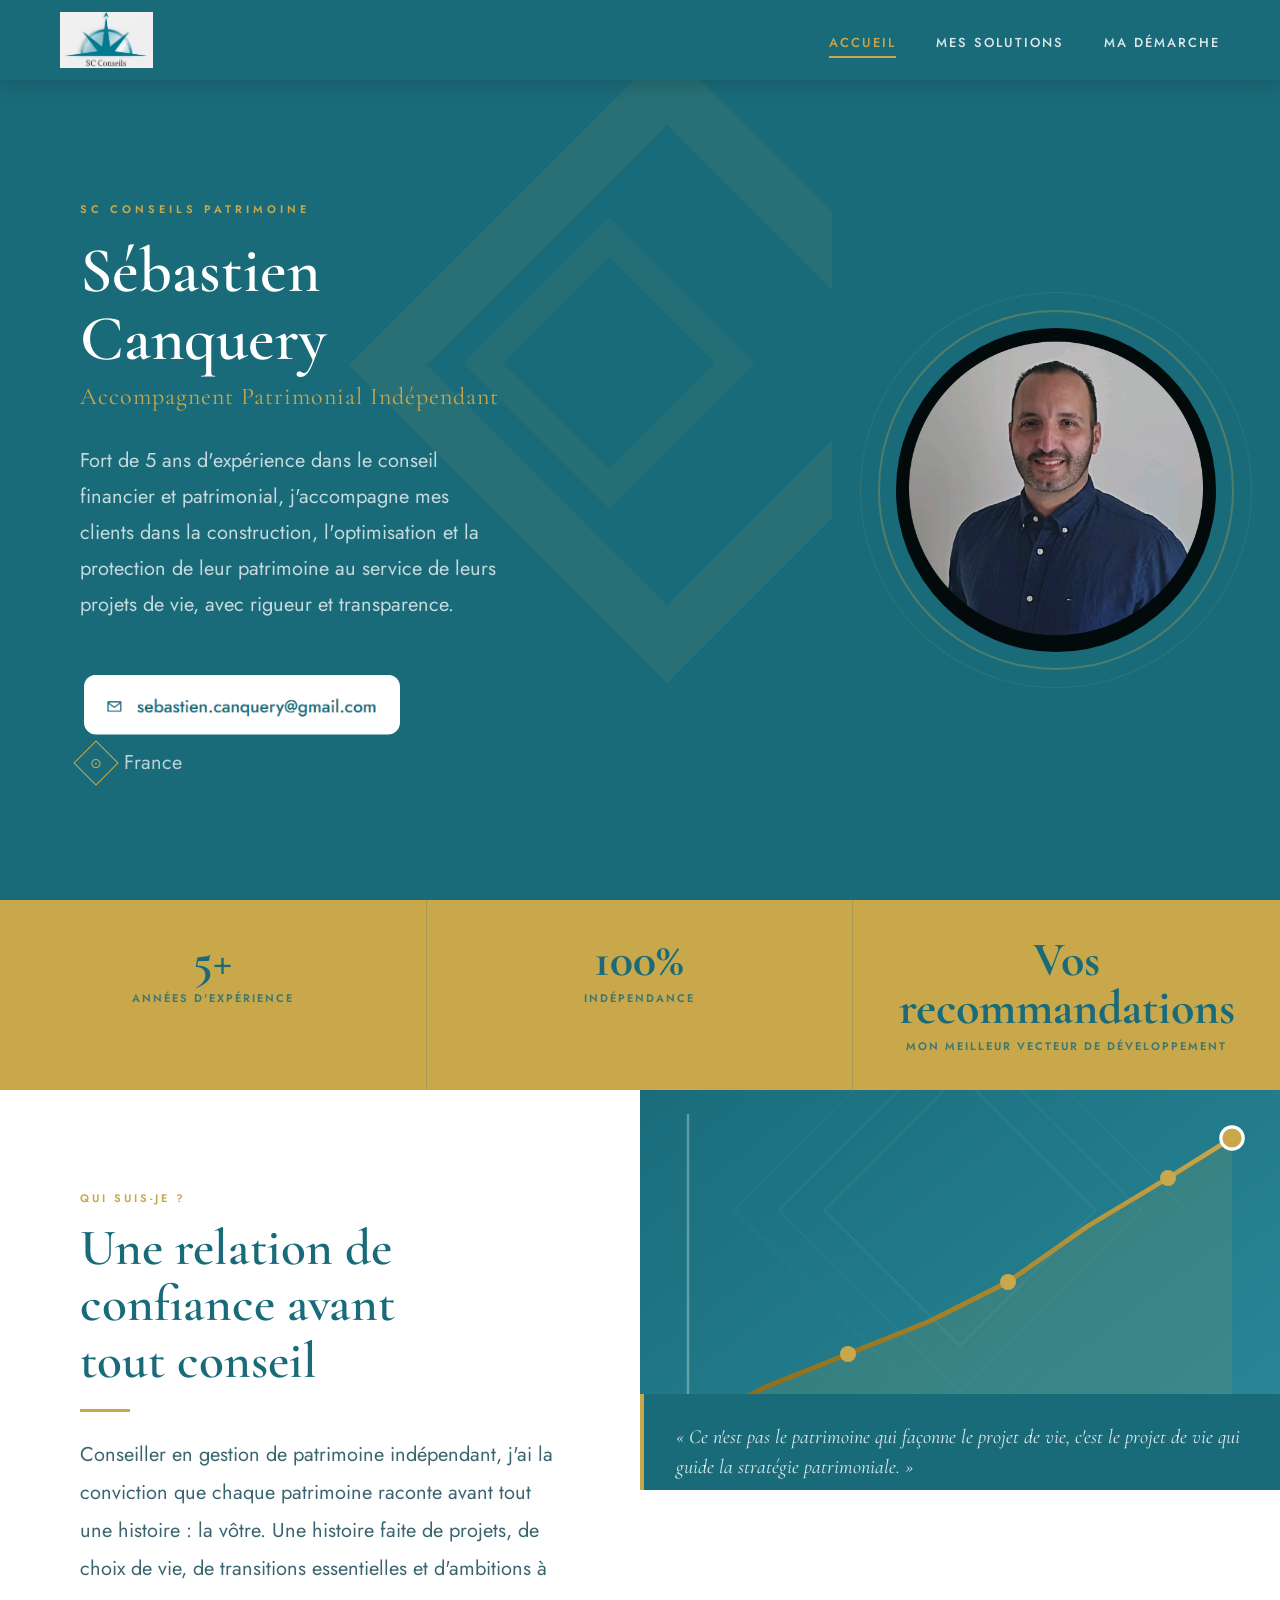
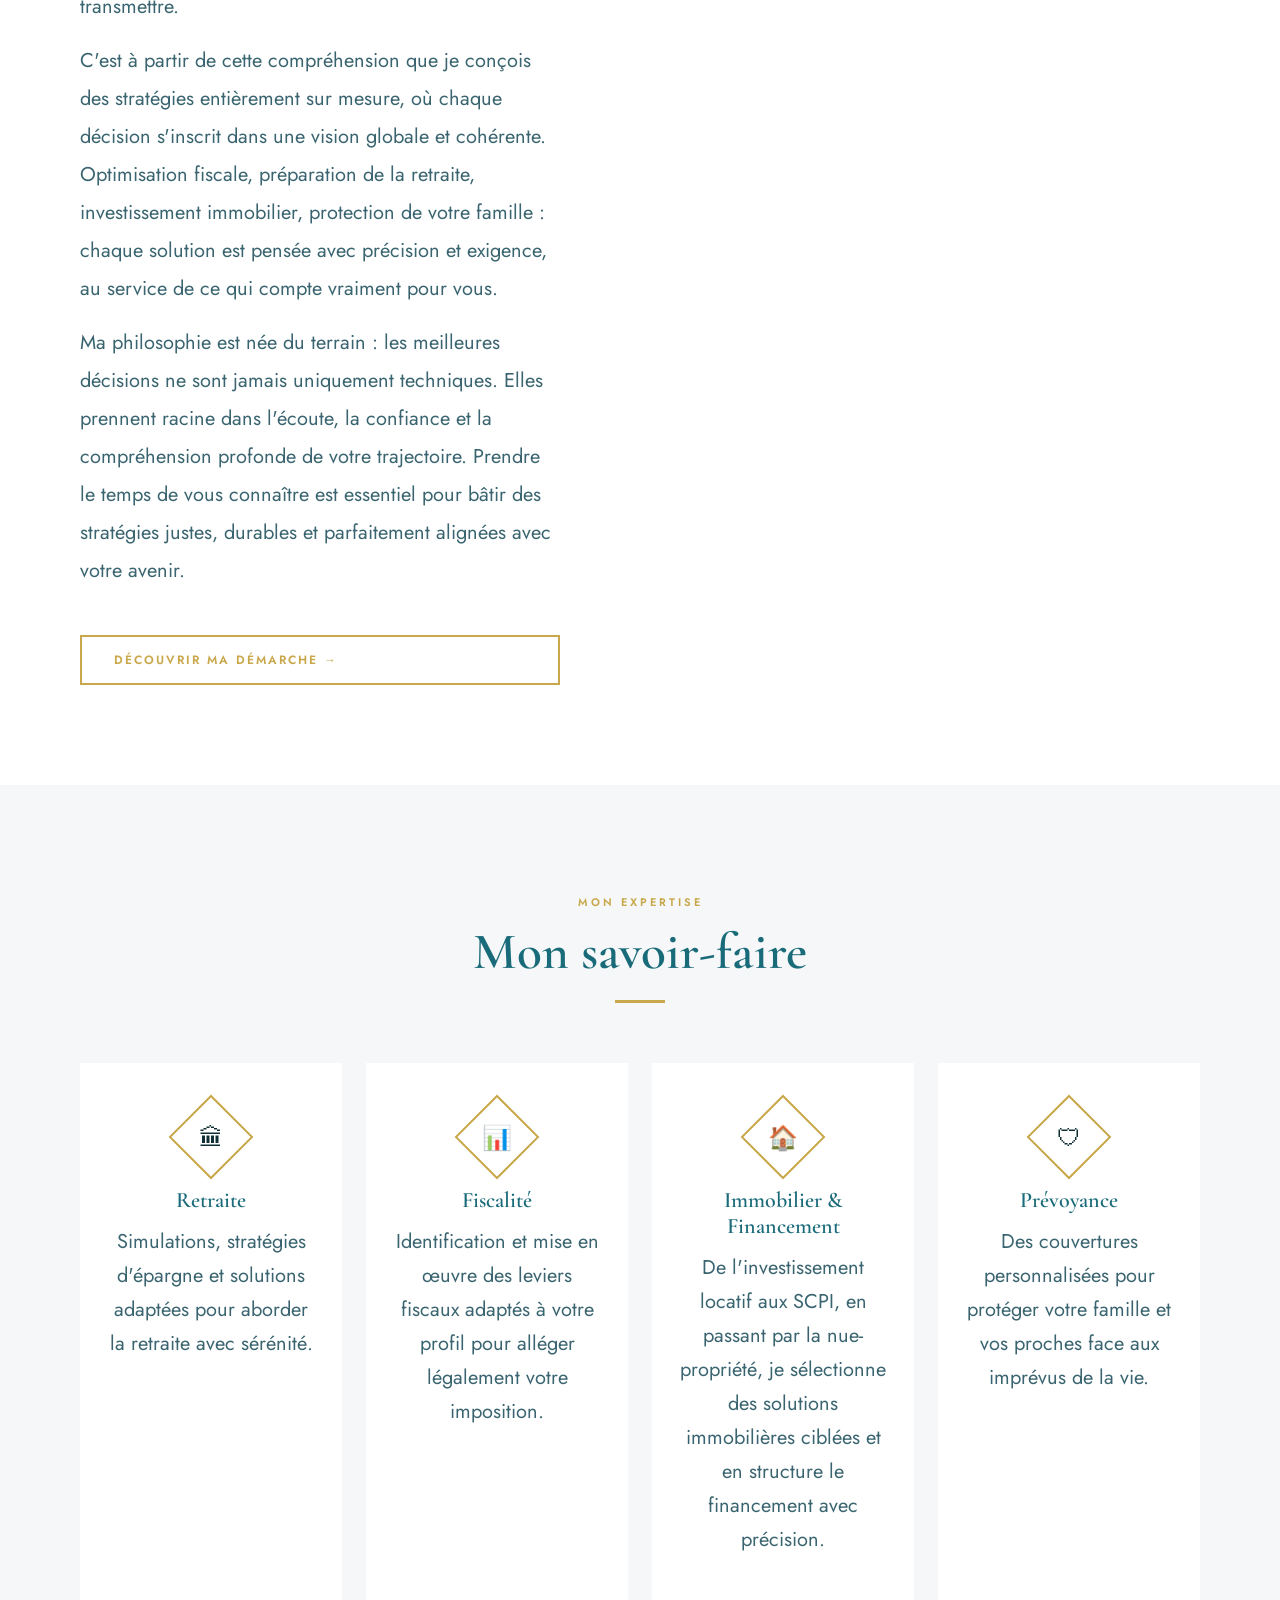
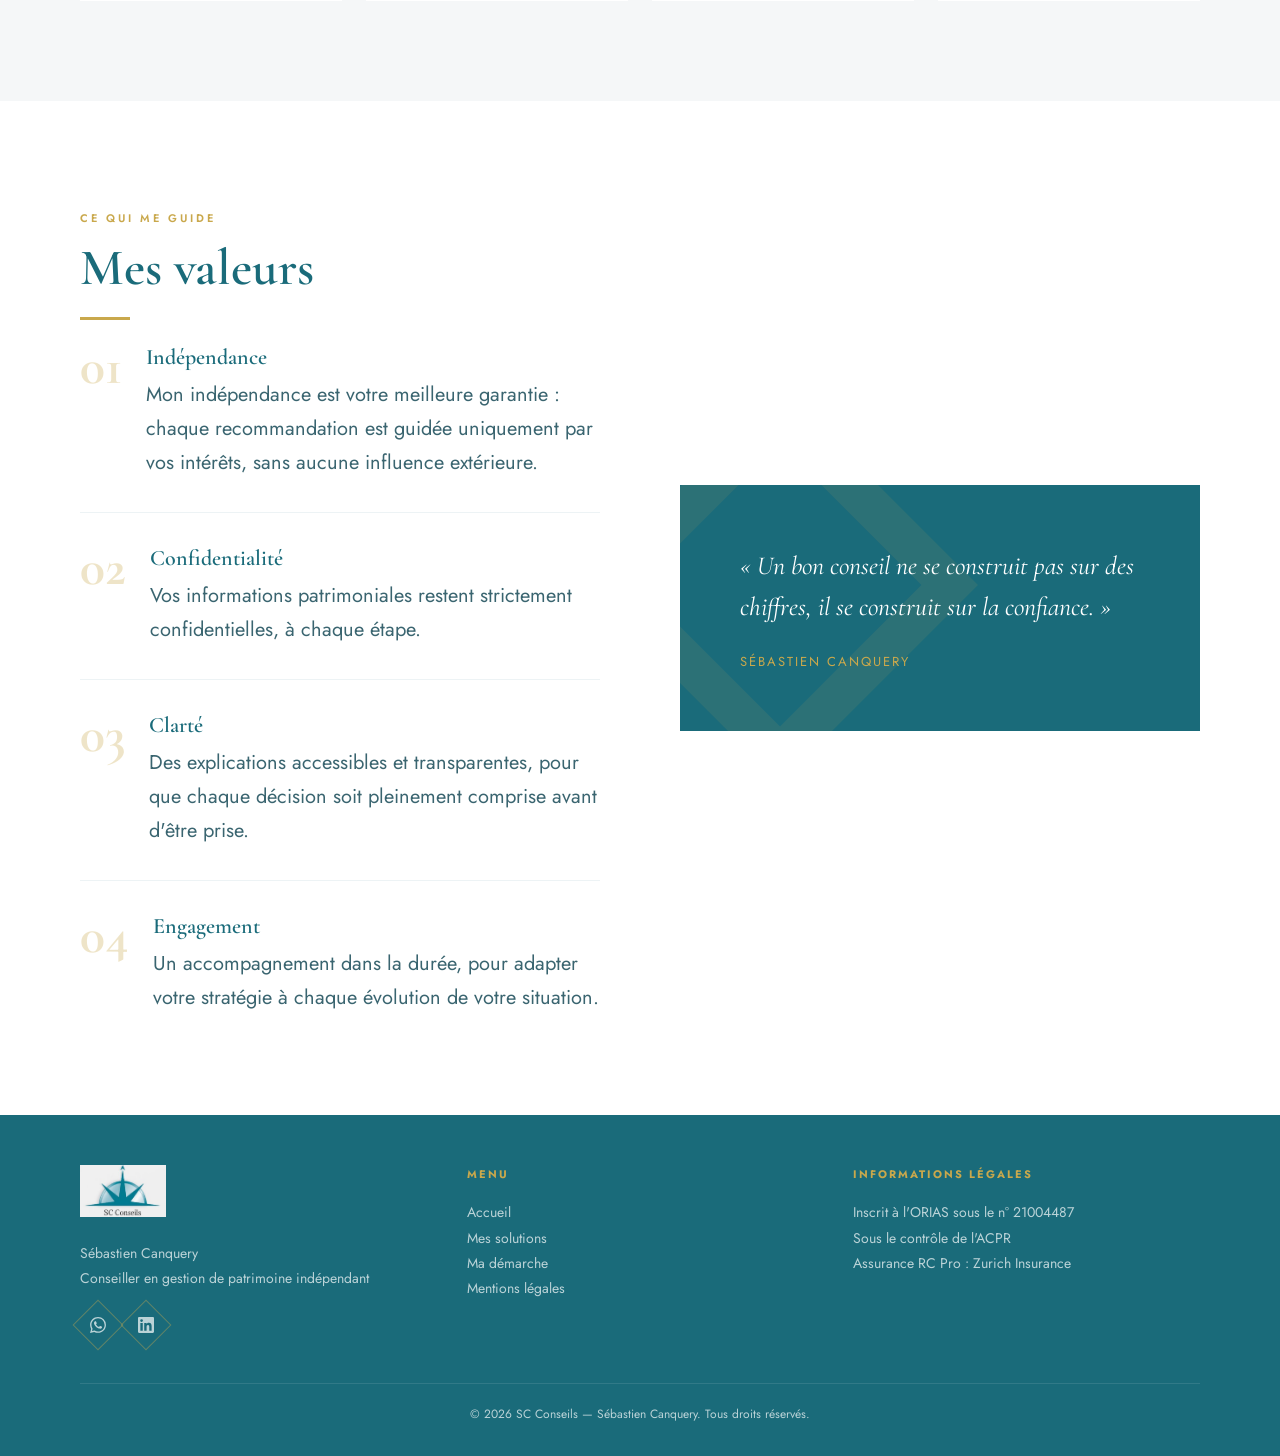
==== index.html @ 8a96905f "Update index.html" ====
<!DOCTYPE html>
<html lang="fr">
<head>
<meta charset="UTF-8">
<meta name="viewport" content="width=device-width, initial-scale=1.0">
<title>SC Conseils — Sébastien Canquery</title>
<link href="https://fonts.googleapis.com/css2?family=Cormorant+Garamond:wght@400;500;600;700&family=Jost:wght@300;400;500;600&display=swap" rel="stylesheet">
<link rel="stylesheet" href="style.css">
<style>
.hero {
  min-height: 100vh;
  display: grid;
  grid-template-columns: 65% 35%;
  padding-top: 80px;
  background: var(--bleu);
}
.section-presentation {
  display: grid;
  grid-template-columns: 1fr 1fr;
  min-height: 400px;
}
.pres-image {
  position: relative;
  overflow: hidden;
  max-height: 400px;
}
.pres-image img {
  width: 100%;
  height: 100%;
  object-fit: cover;
  object-position: center;
  display: block;
}

/* Hero droite adapté pour photo ronde sur fond noir */
.hero-droite {
  position: relative;
  overflow: hidden;
  background: var(--bleu);        /* fond bleu au lieu de #0d3d47 */
  display: flex;
  align-items: center;
  justify-content: center;
}
.hero-droite::after { display: none; } /* supprime le dégradé qui ne sert plus */

.hero-droite-photo-wrap {
  position: relative;
  width: 85%;
  max-width: 320px;
  z-index: 1;
}

/* Cercle décoratif derrière la photo */
.hero-droite-photo-wrap::before {
  content: '';
  position: absolute;
  inset: -18px;
  border-radius: 50%;
  border: 2px solid rgba(201,168,76,0.30);
  z-index: 0;
}
.hero-droite-photo-wrap::after {
  content: '';
  position: absolute;
  inset: -36px;
  border-radius: 50%;
  border: 1px solid rgba(201,168,76,0.12);
  z-index: 0;
}

.hero-droite-photo-wrap img {
  width: 100%;
  display: block;
  border-radius: 50%;
  /* mix-blend-mode pour effacer le fond noir */
  mix-blend-mode: lighten;
  position: relative;
  z-index: 1;
  filter: saturate(0.95) brightness(1.05);
}
</style>
</head>
<body>

<nav>
  <div class="nav-logo"><a href="index.html"><img src="images/logo(sebastien).png" alt="SC Conseils"></a></div>
  <ul class="nav-links">
    <li><a href="index.html" id="nav-accueil">Accueil</a></li>
    <li><a href="solutions.html" id="nav-solutions">Mes solutions</a></li>
    <li><a href="demarche.html" id="nav-demarche">Ma démarche</a></li>
  </ul>
</nav>

<section class="hero">
  <div class="hero-gauche">
    <p class="hero-surtitre fade-up delay-1">SC Conseils Patrimoine</p>
    <h1 class="hero-nom fade-up delay-2">Sébastien<br>Canquery</h1>
    <p class="hero-titre fade-up delay-2">Accompagnent Patrimonial Indépendant</p>
    <p class="hero-texte fade-up delay-3">Fort de 5 ans d'expérience dans le conseil financier et patrimonial, j'accompagne mes clients dans la construction, l'optimisation et la protection de leur patrimoine au service de leurs projets de vie, avec rigueur et transparence.</p>
    <div class="hero-contacts fade-up delay-4">
      <div style="margin-top:8px;"><img src="images/numero(sebastien).png" alt="Coordonnées de contact" style="width:320px;display:block;clip-path:inset(0 0 0 4px round 12px);"></div>
      <div class="hero-contact-item">
        <span class="icone"><span>⊙</span></span>
        <span>France</span>
      </div>
    </div>
  </div>
  <div class="hero-droite">
    <div class="hero-droite-photo-wrap">
      <img src="images/photo(sebastien).jpg" alt="Sébastien Canquery">
    </div>
  </div>
</section>

<div class="stats-bar">
  <div class="stat-item"><div class="stat-num">5+</div><div class="stat-label">Années d'expérience</div></div>
  <div class="stat-item"><div class="stat-num">100%</div><div class="stat-label">Indépendance</div></div>
  <div class="stat-item"><div class="stat-num">Vos recommandations</div><div class="stat-label">Mon meilleur vecteur de développement</div></div>
</div>

<section class="section-presentation">
  <div class="pres-contenu">
    <span class="section-tag">Qui suis-je ?</span>
    <h2 class="section-titre">Une relation de<br>confiance avant<br>tout conseil</h2>
    <div class="section-trait"></div>
    <p>Conseiller en gestion de patrimoine indépendant, j'ai la conviction que chaque patrimoine raconte avant tout une histoire : la vôtre. Une histoire faite de projets, de choix de vie, de transitions essentielles et d'ambitions à transmettre.</p>
    <p>C'est à partir de cette compréhension que je conçois des stratégies entièrement sur mesure, où chaque décision s'inscrit dans une vision globale et cohérente. Optimisation fiscale, préparation de la retraite, investissement immobilier, protection de votre famille : chaque solution est pensée avec précision et exigence, au service de ce qui compte vraiment pour vous.</p>
    <p>Ma philosophie est née du terrain : les meilleures décisions ne sont jamais uniquement techniques. Elles prennent racine dans l'écoute, la confiance et la compréhension profonde de votre trajectoire. Prendre le temps de vous connaître est essentiel pour bâtir des stratégies justes, durables et parfaitement alignées avec votre avenir.</p>
    <br><a href="demarche.html" class="btn">Découvrir ma démarche →</a>
  </div>
  <div class="pres-image">
    <img src="[data-uri]" alt="Croissance patrimoniale">
    <div class="pres-citation"><p>« Ce n'est pas le patrimoine qui façonne le projet de vie, c'est le projet de vie qui guide la stratégie patrimoniale. »</p></div>
  </div>
</section>

<section class="section-savoirfaire">
  <span class="section-tag">Mon expertise</span>
  <h2 class="section-titre">Mon savoir-faire</h2>
  <div class="section-trait centre"></div>
  <div class="sf-grid">
    <div class="sf-card">
      <div class="sf-icone"><span>🏛</span></div>
      <h3 class="sf-titre">Retraite</h3>
      <p class="sf-texte">Simulations, stratégies d'épargne et solutions adaptées pour aborder la retraite avec sérénité.</p>
    </div>
    <div class="sf-card">
      <div class="sf-icone"><span>📊</span></div>
      <h3 class="sf-titre">Fiscalité</h3>
      <p class="sf-texte">Identification et mise en œuvre des leviers fiscaux adaptés à votre profil pour alléger légalement votre imposition.</p>
    </div>
    <div class="sf-card">
      <div class="sf-icone"><span>🏠</span></div>
      <h3 class="sf-titre">Immobilier &amp; Financement</h3>
      <p class="sf-texte">De l'investissement locatif aux SCPI, en passant par la nue-propriété, je sélectionne des solutions immobilières ciblées et en structure le financement avec précision.</p>
    </div>
    <div class="sf-card">
      <div class="sf-icone"><span>🛡</span></div>
      <h3 class="sf-titre">Prévoyance</h3>
      <p class="sf-texte">Des couvertures personnalisées pour protéger votre famille et vos proches face aux imprévus de la vie.</p>
    </div>
  </div>
</section>

<section class="section-valeurs">
  <div>
    <span class="section-tag">Ce qui me guide</span>
    <h2 class="section-titre">Mes valeurs</h2>
    <div class="section-trait"></div>
    <div class="valeurs-liste">
      <div class="valeur-item">
        <div class="valeur-num">01</div>
        <div><div class="valeur-titre">Indépendance</div><p class="valeur-texte">Mon indépendance est votre meilleure garantie : chaque recommandation est guidée uniquement par vos intérêts, sans aucune influence extérieure.</p></div>
      </div>
      <div class="valeur-item">
        <div class="valeur-num">02</div>
        <div><div class="valeur-titre">Confidentialité</div><p class="valeur-texte">Vos informations patrimoniales restent strictement confidentielles, à chaque étape.</p></div>
      </div>
      <div class="valeur-item">
        <div class="valeur-num">03</div>
        <div><div class="valeur-titre">Clarté</div><p class="valeur-texte">Des explications accessibles et transparentes, pour que chaque décision soit pleinement comprise avant d'être prise.</p></div>
      </div>
      <div class="valeur-item">
        <div class="valeur-num">04</div>
        <div><div class="valeur-titre">Engagement</div><p class="valeur-texte">Un accompagnement dans la durée, pour adapter votre stratégie à chaque évolution de votre situation.</p></div>
      </div>
    </div>
  </div>
  <div class="valeurs-visuel">
    <p class="valeurs-quote">« Un bon conseil ne se construit pas sur des chiffres, il se construit sur la confiance. »</p>
    <p class="valeurs-quote-auteur"> Sébastien Canquery</p>
  </div>
</section>

<footer>
  <div class="footer-grid">
    <div class="footer-col">
      <div class="footer-logo"><a href="index.html"><img src="images/logo(sebastien).png" alt="SC Conseils"></a></div>
      <p>Sébastien Canquery<br>Conseiller en gestion de patrimoine indépendant</p>
      <div class="footer-socials">
        <a href="#" target="_blank" class="footer-social-btn" title="WhatsApp">
          <svg viewBox="0 0 24 24" xmlns="http://www.w3.org/2000/svg"><path d="M17.472 14.382c-.297-.149-1.758-.867-2.03-.967-.273-.099-.471-.148-.67.15-.197.297-.767.966-.94 1.164-.173.199-.347.223-.644.075-.297-.15-1.255-.463-2.39-1.475-.883-.788-1.48-1.761-1.653-2.059-.173-.297-.018-.458.13-.606.134-.133.298-.347.446-.52.149-.174.198-.298.298-.497.099-.198.05-.371-.025-.52-.075-.149-.669-1.612-.916-2.207-.242-.579-.487-.5-.669-.51-.173-.008-.371-.01-.57-.01-.198 0-.52.074-.792.372-.272.297-1.04 1.016-1.04 2.479 0 1.462 1.065 2.875 1.213 3.074.149.198 2.096 3.2 5.077 4.487.709.306 1.262.489 1.694.625.712.227 1.36.195 1.871.118.571-.085 1.758-.719 2.006-1.413.248-.694.248-1.289.173-1.413-.074-.124-.272-.198-.57-.347m-5.421 7.403h-.004a9.87 9.87 0 01-5.031-1.378l-.361-.214-3.741.982.998-3.648-.235-.374a9.86 9.86 0 01-1.51-5.26c.001-5.45 4.436-9.884 9.888-9.884 2.64 0 5.122 1.03 6.988 2.898a9.825 9.825 0 012.893 6.994c-.003 5.45-4.437 9.884-9.885 9.884m8.413-18.297A11.815 11.815 0 0012.05 0C5.495 0 .16 5.335.157 11.892c0 2.096.547 4.142 1.588 5.945L.057 24l6.305-1.654a11.882 11.882 0 005.683 1.448h.005c6.554 0 11.89-5.335 11.893-11.893a11.821 11.821 0 00-3.48-8.413z"/></svg>
        </a>
        <a href="#" target="_blank" class="footer-social-btn" title="LinkedIn">
          <svg viewBox="0 0 24 24" xmlns="http://www.w3.org/2000/svg"><path d="M20.447 20.452h-3.554v-5.569c0-1.328-.027-3.037-1.852-3.037-1.853 0-2.136 1.445-2.136 2.939v5.667H9.351V9h3.414v1.561h.046c.477-.9 1.637-1.85 3.37-1.85 3.601 0 4.267 2.37 4.267 5.455v6.286zM5.337 7.433a2.062 2.062 0 01-2.063-2.065 2.064 2.064 0 112.063 2.065zm1.782 13.019H3.555V9h3.564v11.452zM22.225 0H1.771C.792 0 0 .774 0 1.729v20.542C0 23.227.792 24 1.771 24h20.451C23.2 24 24 23.227 24 22.271V1.729C24 .774 23.2 0 22.222 0h.003z"/></svg>
        </a>
      </div>
    </div>
    <div class="footer-col">
      <h4>Menu</h4>
      <p><a href="index.html">Accueil</a></p>
      <p><a href="solutions.html">Mes solutions</a></p>
      <p><a href="demarche.html">Ma démarche</a></p>
      <p><a href="mentions.html">Mentions légales</a></p>
    </div>
    <div class="footer-col">
      <h4>Informations légales</h4>
      <p>Inscrit à l'ORIAS sous le n° 21004487<br>Sous le contrôle de l'ACPR<br>Assurance RC Pro : Zurich Insurance</p>
    </div>
  </div>
  <div class="footer-bottom">© 2026 SC Conseils — Sébastien Canquery. Tous droits réservés.</div>
</footer>

<script>
document.getElementById('nav-accueil').classList.add('active');
</script>
</body>
</html>
---- style.css ----
@import url('https://fonts.googleapis.com/css2?family=Cormorant+Garamond:wght@400;500;600;700&family=Jost:wght@300;400;500;600&display=swap');

:root {
  --bleu:        #1A6B7A;
  --bleu-clair:  #2A8A9A;
  --bleu-pale:   #E8F4F6;
  --or:          #C9A84C;
  --or-clair:    #E8C97A;
  --blanc:       #FFFFFF;
  --gris:        #F5F7F8;
  --texte:       #0f2f35;
  --texte-clair: #3a6570;
  --font-titre:  'Cormorant Garamond', Georgia, serif;
  --font-corps:  'Jost', 'Segoe UI', sans-serif;
}

* { margin: 0; padding: 0; box-sizing: border-box; }
html { scroll-behavior: smooth; }
body { font-family: var(--font-corps); color: var(--texte); background: var(--blanc); font-size: 20px; }

/* ── Forme géométrique losange (remplace le cercle de Christelle) ── */
.diamond-bg {
  position: absolute;
  pointer-events: none;
  z-index: 0;
}
.diamond-bg::before,
.diamond-bg::after {
  content: '';
  position: absolute;
  transform: rotate(45deg);
  border: 60px solid rgba(201,168,76,0.07);
}
.diamond-bg::before {
  width: 420px; height: 420px;
  top: -80px; right: -80px;
}
.diamond-bg::after {
  width: 200px; height: 200px;
  top: 100px; right: 180px;
  border-width: 30px;
  border-color: rgba(201,168,76,0.10);
}

/* NAV */
nav {
  position: fixed; top: 0; left: 0; right: 0; z-index: 100;
  background: var(--bleu);
  display: flex; align-items: center; justify-content: space-between;
  padding: 0 60px; height: 80px;
  box-shadow: 0 2px 20px rgba(0,0,0,0.2);
}
.nav-logo a { display: flex; align-items: center; text-decoration: none; }
.nav-logo img { height: 56px; object-fit: contain; display: block; }
.nav-links { display: flex; gap: 40px; list-style: none; }
.nav-links a {
  color: rgba(255,255,255,0.85); text-decoration: none;
  font-size: 13px; letter-spacing: 2px; text-transform: uppercase; font-weight: 500;
  padding-bottom: 4px; border-bottom: 2px solid transparent; transition: all 0.3s;
}
.nav-links a:hover, .nav-links a.active { color: var(--or); border-bottom-color: var(--or); }

/* FOOTER */
footer {
  background: var(--bleu); color: rgba(255,255,255,0.7);
  padding: 50px 80px 30px; font-size: 14px; line-height: 1.8;
}
.footer-grid { display: grid; grid-template-columns: 1fr 1fr 1fr; gap: 40px; margin-bottom: 40px; }
.footer-col h4 { color: var(--or); font-size: 11px; letter-spacing: 2px; text-transform: uppercase; margin-bottom: 16px; }
.footer-col a { color: inherit; text-decoration: none; }
.footer-col a:hover { color: var(--or); }
.footer-bottom { border-top: 1px solid rgba(255,255,255,0.1); padding-top: 20px; text-align: center; font-size: 12px; }
.footer-logo a { display: inline-block; }
.footer-logo img { height: 52px; display: block; margin-bottom: 16px; }

/* TYPO */
.section-tag {
  display: inline-block; color: var(--or);
  font-size: 11px; letter-spacing: 3px; text-transform: uppercase; font-weight: 600; margin-bottom: 14px;
}
.section-titre {
  font-family: var(--font-titre); font-size: clamp(32px,4vw,52px);
  font-weight: 600; color: var(--bleu); line-height: 1.1; margin-bottom: 20px;
}
.section-trait { width: 50px; height: 3px; background: var(--or); margin-bottom: 24px; }
.section-trait.centre { margin: 0 auto 24px; }

/* BOUTON */
.btn {
  display: inline-flex; align-items: center; gap: 10px;
  padding: 14px 32px; border: 2px solid var(--or);
  color: var(--or); text-decoration: none;
  font-size: 12px; letter-spacing: 2px; text-transform: uppercase; font-weight: 600;
  transition: all 0.3s; cursor: pointer; background: transparent; font-family: var(--font-corps);
}
.btn:hover { background: var(--or); color: var(--bleu); }

/* ANIMATIONS */
@keyframes fadeUp {
  from { opacity: 0; transform: translateY(30px); }
  to   { opacity: 1; transform: translateY(0); }
}
.fade-up  { animation: fadeUp 0.8s ease forwards; }
.delay-1  { animation-delay: 0.10s; opacity: 0; }
.delay-2  { animation-delay: 0.25s; opacity: 0; }
.delay-3  { animation-delay: 0.40s; opacity: 0; }
.delay-4  { animation-delay: 0.55s; opacity: 0; }

/* PAGE HERO */
.page-hero {
  background: var(--bleu); padding: 160px 80px 80px;
  position: relative; overflow: hidden;
}
.page-hero-inner { max-width: 650px; position: relative; z-index: 1; }
.page-hero .section-titre { color: var(--blanc); }
.page-hero-desc { color: rgba(255,255,255,0.7); font-size: 20px; line-height: 1.8; margin-top: 20px; }
.page-hero-illus {
  position: absolute; right: 80px; top: 50%; transform: translateY(-50%);
  width: 320px; border-radius: 4px; overflow: hidden;
  box-shadow: 0 20px 60px rgba(0,0,0,0.3); opacity: 0.85;
}
.page-hero-illus img { width: 100%; display: block; }

/* ═══ INDEX — HERO ═══ */
.hero {
  min-height: 100vh; display: grid; grid-template-columns: 65% 35%; padding-top: 80px;
  background: var(--bleu);
}
.hero-gauche {
  background: var(--bleu);
  display: flex; flex-direction: column; justify-content: center;
  padding: 80px 60px 80px 80px; position: relative; overflow: hidden;
}
/* Losanges décoratifs dans le hero */
.hero-gauche::before {
  content: '';
  position: absolute; top: 60px; right: -60px;
  width: 340px; height: 340px;
  border: 55px solid rgba(201,168,76,0.08);
  transform: rotate(45deg);
  pointer-events: none;
}
.hero-gauche::after {
  content: '';
  position: absolute; top: 180px; right: 120px;
  width: 150px; height: 150px;
  border: 28px solid rgba(201,168,76,0.06);
  transform: rotate(45deg);
  pointer-events: none;
}
.hero-surtitre { color: var(--or); font-size: 11px; letter-spacing: 4px; text-transform: uppercase; font-weight: 600; margin-bottom: 20px; }
.hero-nom { font-family: var(--font-titre); font-size: clamp(44px,5vw,68px); color: var(--blanc); font-weight: 600; line-height: 1.05; margin-bottom: 10px; }
.hero-titre { font-family: var(--font-titre); font-size: clamp(18px,2vw,24px); color: var(--or); font-weight: 400; letter-spacing: 1px; margin-bottom: 32px; }
.hero-texte { color: rgba(255,255,255,0.75); line-height: 1.8; font-size: 20px; max-width: 420px; margin-bottom: 44px; }
.hero-contacts { display: flex; flex-direction: column; gap: 12px; }
.hero-contact-item { display: flex; align-items: center; gap: 12px; color: rgba(255,255,255,0.7); font-size: 20px; }
.hero-contact-item .icone {
  width: 32px; height: 32px; border: 1px solid var(--or); border-radius: 0;
  transform: rotate(45deg);
  display: flex; align-items: center; justify-content: center; color: var(--or); font-size: 14px; flex-shrink: 0;
}
.hero-contact-item .icone span { transform: rotate(-45deg); display: block; }
.hero-droite { position: relative; overflow: hidden; background: #0d3d47; }
.hero-droite img { width: 100%; height: 100%; object-fit: cover; object-position: center top; opacity: 0.9; filter: saturate(0.9); }
.hero-droite::after {
  content: ''; position: absolute; bottom: 0; left: 0; right: 0; height: 200px;
  background: linear-gradient(transparent, rgba(26,107,122,0.3));
}

/* STATS */
.stats-bar { background: var(--or); display: grid; grid-template-columns: repeat(3,1fr); }
.stat-item { padding: 36px 40px; text-align: center; border-right: 1px solid rgba(26,107,122,0.2); }
.stat-item:last-child { border-right: none; }
.stat-num { font-family: var(--font-titre); font-size: 48px; font-weight: 700; color: var(--bleu); line-height: 1; }
.stat-label { font-size: 11px; letter-spacing: 2px; text-transform: uppercase; color: var(--bleu); opacity: 0.8; margin-top: 6px; font-weight: 600; }

/* PRÉSENTATION */
.section-presentation { display: grid; grid-template-columns: 1fr 1fr; min-height: 600px; }
.pres-contenu { padding: 100px 80px; display: flex; flex-direction: column; justify-content: center; }
.pres-contenu p { color: var(--texte-clair); line-height: 1.9; font-size: 20px; margin-bottom: 16px; }
.pres-image { position: relative; overflow: hidden; }
.pres-image img { width: 100%; height: 100%; object-fit: cover; object-position: center bottom; display: block; }
.pres-citation {
  position: absolute; bottom: -20px; left: 0; right: 0;
  background: var(--bleu); padding: 28px 32px; border-left: 4px solid var(--or);
}
.pres-citation p { color: rgba(255,255,255,0.85); font-family: var(--font-titre); font-size: 20px; font-style: italic; line-height: 1.5; }

/* SAVOIR-FAIRE */
.section-savoirfaire { background: var(--gris); padding: 100px 80px; text-align: center; }
.sf-grid { display: grid; grid-template-columns: repeat(4,1fr); gap: 24px; margin-top: 60px; }
.sf-card { background: var(--blanc); padding: 44px 28px; position: relative; transition: all 0.4s; }
.sf-card::before {
  content: ''; position: absolute; bottom: 0; left: 0; right: 0; height: 3px;
  background: var(--or); transform: scaleX(0); transition: transform 0.4s;
}
.sf-card:hover { transform: translateY(-8px); box-shadow: 0 20px 50px rgba(26,107,122,0.12); }
.sf-card:hover::before { transform: scaleX(1); }
.sf-icone {
  width: 60px; height: 60px; margin: 0 auto 20px;
  border: 2px solid var(--or);
  transform: rotate(45deg);
  display: flex; align-items: center; justify-content: center; font-size: 24px; transition: all 0.3s;
}
.sf-icone span { transform: rotate(-45deg); display: block; }
.sf-card:hover .sf-icone { background: var(--or); }
.sf-titre { font-family: var(--font-titre); font-size: 22px; font-weight: 600; color: var(--bleu); margin-bottom: 12px; }
.sf-texte { color: var(--texte-clair); font-size: 20px; line-height: 1.7; }

/* VALEURS */
.section-valeurs { padding: 100px 80px; display: grid; grid-template-columns: 1fr 1fr; gap: 80px; align-items: center; }
.valeurs-liste { display: flex; flex-direction: column; gap: 32px; }
.valeur-item { display: flex; gap: 24px; align-items: flex-start; padding-bottom: 32px; border-bottom: 1px solid rgba(26,107,122,0.08); }
.valeur-item:last-child { border-bottom: none; padding-bottom: 0; }
.valeur-num { font-family: var(--font-titre); font-size: 52px; font-weight: 700; color: var(--or); opacity: 0.3; line-height: 0.9; flex-shrink: 0; }
.valeur-titre { font-family: var(--font-titre); font-size: 22px; font-weight: 600; color: var(--bleu); margin-bottom: 8px; }
.valeur-texte { color: var(--texte-clair); font-size: 20px; line-height: 1.7; }
.valeurs-visuel { background: var(--bleu); padding: 60px; position: relative; overflow: hidden; }
/* Losange décoratif dans la section valeurs */
.valeurs-visuel::before {
  content: ''; position: absolute; top: -40px; left: -40px;
  width: 200px; height: 200px;
  border: 40px solid rgba(201,168,76,0.10);
  transform: rotate(45deg);
}
.valeurs-quote { font-family: var(--font-titre); font-size: 26px; font-style: italic; color: var(--blanc); line-height: 1.6; position: relative; z-index: 1; }
.valeurs-quote-auteur { color: var(--or); font-size: 13px; letter-spacing: 2px; text-transform: uppercase; margin-top: 24px; }

/* SOLUTIONS — CARTES FLIP */
.solutions-section { padding: 100px 80px; background: var(--gris); }
.solutions-intro { text-align: center; max-width: 600px; margin: 0 auto 70px; color: var(--texte-clair); font-size: 20px; line-height: 1.8; }
.cartes-grid { display: grid; grid-template-columns: repeat(3,1fr); gap: 28px; align-items: start; }
.carte-flip { height: 320px; perspective: 1000px; cursor: pointer; position: relative; }
.carte-inner {
  position: relative; width: 100%; height: 100%;
  transform-style: preserve-3d;
  transition: transform 0.7s cubic-bezier(0.4,0.2,0.2,1);
}
.carte-flip:hover .carte-inner, .carte-flip.flipped .carte-inner { transform: rotateY(180deg); }
.carte-face, .carte-dos {
  position: absolute; width: 100%; height: 100%;
  backface-visibility: hidden; -webkit-backface-visibility: hidden;
  display: flex; flex-direction: column; align-items: center; justify-content: center; padding: 40px 32px;
}
.carte-face { background: var(--blanc); position: relative; }
.carte-face::after {
  content: ''; position: absolute; bottom: 0; left: 0; right: 0; height: 3px;
  background: var(--or); transform: scaleX(0); transition: transform 0.4s;
}
.carte-flip:hover .carte-face::after { transform: scaleX(1); }
.carte-face-icone {
  font-size: 42px; margin-bottom: 20px; width: 72px; height: 72px;
  border: 2px solid rgba(26,107,122,0.15);
  transform: rotate(45deg);
  display: flex; align-items: center; justify-content: center; transition: all 0.3s; background: white;
}
.carte-face-icone svg { transform: rotate(-45deg); }
.carte-flip:hover .carte-face-icone { border-color: var(--or); background: rgba(201,168,76,0.05); box-shadow: 0 0 0 6px rgba(201,168,76,0.08); }
.carte-face-question { font-family: var(--font-titre); font-size: 20px; font-weight: 600; color: var(--bleu); text-align: center; line-height: 1.4; margin-bottom: 16px; }
.carte-face-hint { font-size: 11px; letter-spacing: 2px; text-transform: uppercase; color: var(--or); font-weight: 600; }
.carte-dos { background: var(--bleu); transform: rotateY(180deg); text-align: center; }
.carte-dos-titre { font-family: var(--font-titre); font-size: 20px; font-weight: 600; color: var(--or); margin-bottom: 16px; }
.carte-dos-texte { color: rgba(255,255,255,0.82); font-size: 20px; line-height: 1.7; margin-bottom: 20px; }
.carte-dos-tag { font-size: 10px; letter-spacing: 2px; text-transform: uppercase; color: rgba(201,168,76,0.6); border: 1px solid rgba(201,168,76,0.3); padding: 6px 14px; }

/* HABILITATIONS */
.section-hab { padding: 80px; background: var(--blanc); display: grid; grid-template-columns: 1fr 1fr; gap: 80px; align-items: center; }
.hab-texte p { color: var(--texte-clair); line-height: 1.8; font-size: 20px; margin-bottom: 16px; }
.hab-liste { display: flex; flex-direction: column; gap: 16px; }
.hab-item { display: flex; align-items: center; gap: 16px; padding: 20px 24px; background: var(--gris); border-left: 3px solid var(--or); transition: all 0.3s; }
.hab-item:hover { background: var(--bleu-pale); transform: translateX(6px); }
.hab-item-titre { font-weight: 600; color: var(--bleu); font-size: 20px; }
.hab-item-desc { font-size: 14px; color: var(--texte-clair); margin-top: 2px; }

/* DÉMARCHE — TIMELINE */
.section-demarche { padding: 100px 80px; }
.demarche-intro { text-align: center; max-width: 600px; margin: 0 auto 80px; color: var(--texte-clair); font-size: 20px; line-height: 1.8; }
.timeline { position: relative; }
.timeline::before {
  content: ''; position: absolute; left: 50%; top: 0; bottom: 0; width: 2px;
  background: linear-gradient(to bottom, var(--or), rgba(201,168,76,0.1)); transform: translateX(-50%);
}
.etape { display: grid; grid-template-columns: 1fr 80px 1fr; margin-bottom: 80px; align-items: center; }
.etape:last-child { margin-bottom: 0; }
.etape-contenu {
  background: var(--blanc); box-shadow: 0 4px 30px rgba(26,107,122,0.08);
  padding: 44px 48px; border: 1px solid rgba(26,107,122,0.06); position: relative; transition: all 0.4s;
}
.etape-contenu:hover { box-shadow: 0 12px 50px rgba(26,107,122,0.15); transform: translateY(-4px); }
.etape-contenu::before { content: ''; position: absolute; top: 0; left: 0; width: 4px; height: 0; background: var(--or); transition: height 0.4s; }
.etape-contenu:hover::before { height: 100%; }
.etape-num-wrapper { display: flex; align-items: center; justify-content: center; z-index: 1; }
.etape-num {
  width: 56px; height: 56px; background: var(--or);
  transform: rotate(45deg);
  display: flex; align-items: center; justify-content: center;
  font-family: var(--font-titre); font-size: 24px; font-weight: 700; color: var(--bleu);
  box-shadow: 0 0 0 8px var(--blanc), 0 0 0 10px var(--or); position: relative; z-index: 1;
}
.etape-num span { transform: rotate(-45deg); display: block; }
.etape-vide {}
.etape.gauche .etape-contenu  { order: 1; }
.etape.gauche .etape-num-wrapper { order: 2; }
.etape.gauche .etape-vide     { order: 3; }
.etape.droite .etape-vide     { order: 1; }
.etape.droite .etape-num-wrapper { order: 2; }
.etape.droite .etape-contenu  { order: 3; }
.etape.droite .etape-contenu::before { left: auto; right: 0; }
.etape-tag { font-size: 11px; letter-spacing: 2px; text-transform: uppercase; color: var(--or); font-weight: 600; margin-bottom: 10px; }
.etape-titre { font-family: var(--font-titre); font-size: 26px; font-weight: 600; color: var(--bleu); margin-bottom: 16px; }
.etape-texte { color: var(--texte-clair); font-size: 20px; line-height: 1.8; }
.etape-detail { margin-top: 20px; padding-top: 20px; border-top: 1px solid rgba(26,107,122,0.08); display: flex; flex-wrap: wrap; gap: 8px; }
.etape-pill { background: var(--bleu-pale); color: var(--bleu); font-size: 11px; padding: 5px 12px; font-weight: 600; letter-spacing: 1px; }

/* ENGAGEMENTS */
.section-engagement { background: var(--bleu); padding: 100px 80px; text-align: center; position: relative; overflow: hidden; }
.section-engagement::before {
  content: ''; position: absolute; left: -150px; top: -150px;
  width: 400px; height: 400px;
  border: 80px solid rgba(201,168,76,0.05);
  transform: rotate(45deg);
}
.section-engagement::after {
  content: ''; position: absolute; right: -100px; bottom: -100px;
  width: 250px; height: 250px;
  border: 50px solid rgba(201,168,76,0.06);
  transform: rotate(45deg);
}
.section-engagement .section-titre { color: var(--blanc); }
.engagements-grid { display: grid; grid-template-columns: repeat(3,1fr); gap: 32px; margin-top: 60px; position: relative; z-index: 1; }
.engagement-item { padding: 44px 32px; border: 1px solid rgba(201,168,76,0.2); position: relative; overflow: hidden; transition: all 0.4s; }
.engagement-item::before { content: ''; position: absolute; inset: 0; background: rgba(201,168,76,0.05); transform: scaleY(0); transform-origin: bottom; transition: transform 0.4s; }
.engagement-item:hover { border-color: var(--or); }
.engagement-item:hover::before { transform: scaleY(1); }
.engagement-icone { font-size: 36px; margin-bottom: 20px; }
.engagement-titre { font-family: var(--font-titre); font-size: 22px; color: var(--or); margin-bottom: 14px; font-weight: 600; }
.engagement-texte { color: rgba(255,255,255,0.7); font-size: 20px; line-height: 1.7; }

/* CTA */
.section-cta { padding: 80px; background: var(--gris); display: flex; align-items: center; justify-content: space-between; gap: 40px; }
.cta-texte h3 { font-family: var(--font-titre); font-size: 36px; color: var(--bleu); margin-bottom: 12px; }
.cta-texte p { color: var(--texte-clair); font-size: 20px; }
.cta-contacts { display: flex; flex-direction: column; gap: 16px; }
.cta-contact { display: flex; align-items: center; gap: 16px; padding: 20px 28px; background: var(--blanc); border-left: 3px solid var(--or); font-size: 20px; color: var(--bleu); font-weight: 500; transition: all 0.3s; text-decoration: none; }
.cta-contact:hover { background: var(--bleu); color: var(--blanc); }
.cta-contact span { font-size: 20px; }

/* SVG icônes cartes */
.carte-face-icone svg { width: 34px; height: 34px; }

/* Socials footer */
.footer-socials { display: flex; gap: 12px; margin-top: 16px; }
.footer-social-btn {
  width: 36px; height: 36px;
  border: 1px solid rgba(201,168,76,0.4);
  transform: rotate(45deg);
  display: flex; align-items: center; justify-content: center;
  transition: all 0.3s; color: rgba(255,255,255,0.7); text-decoration: none;
}
.footer-social-btn svg { transform: rotate(-45deg); }
.footer-social-btn:hover { border-color: var(--or); background: var(--or); color: var(--bleu); }
.footer-social-btn svg { width: 16px; height: 16px; fill: currentColor; }
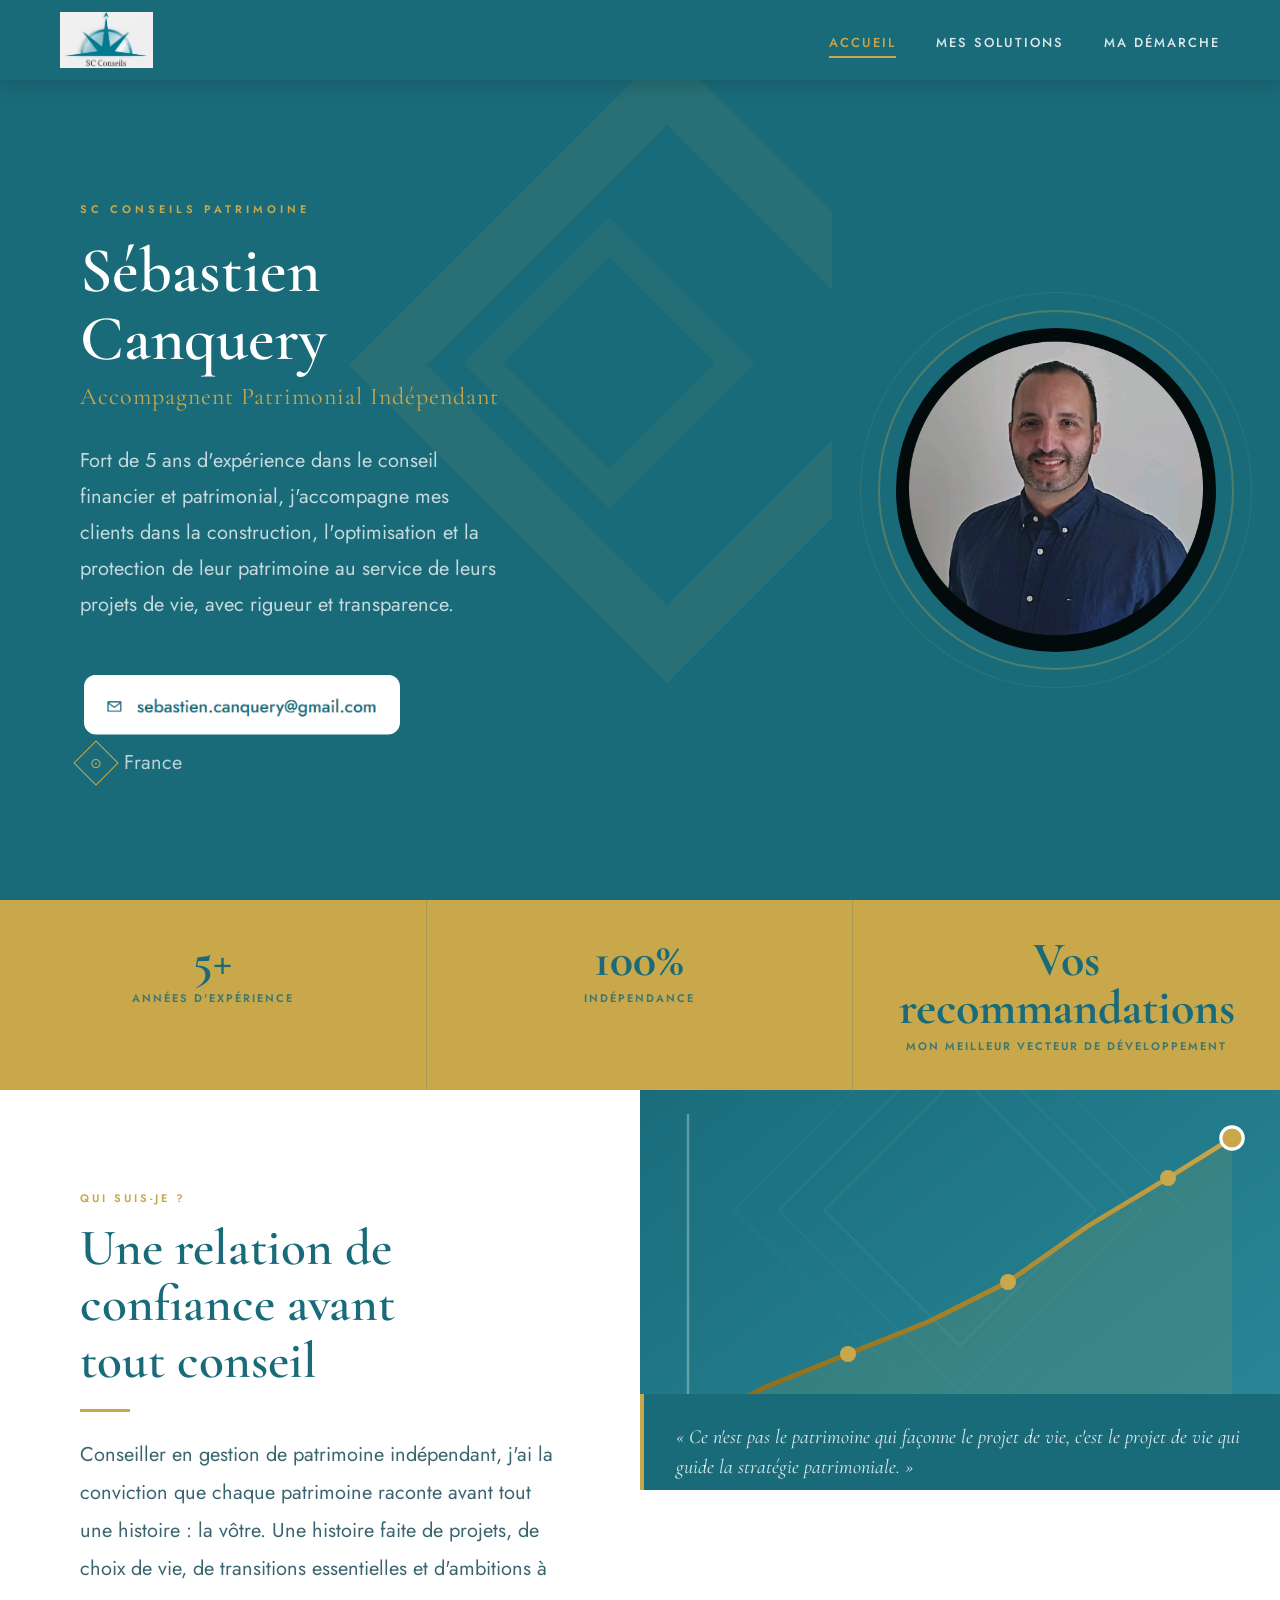
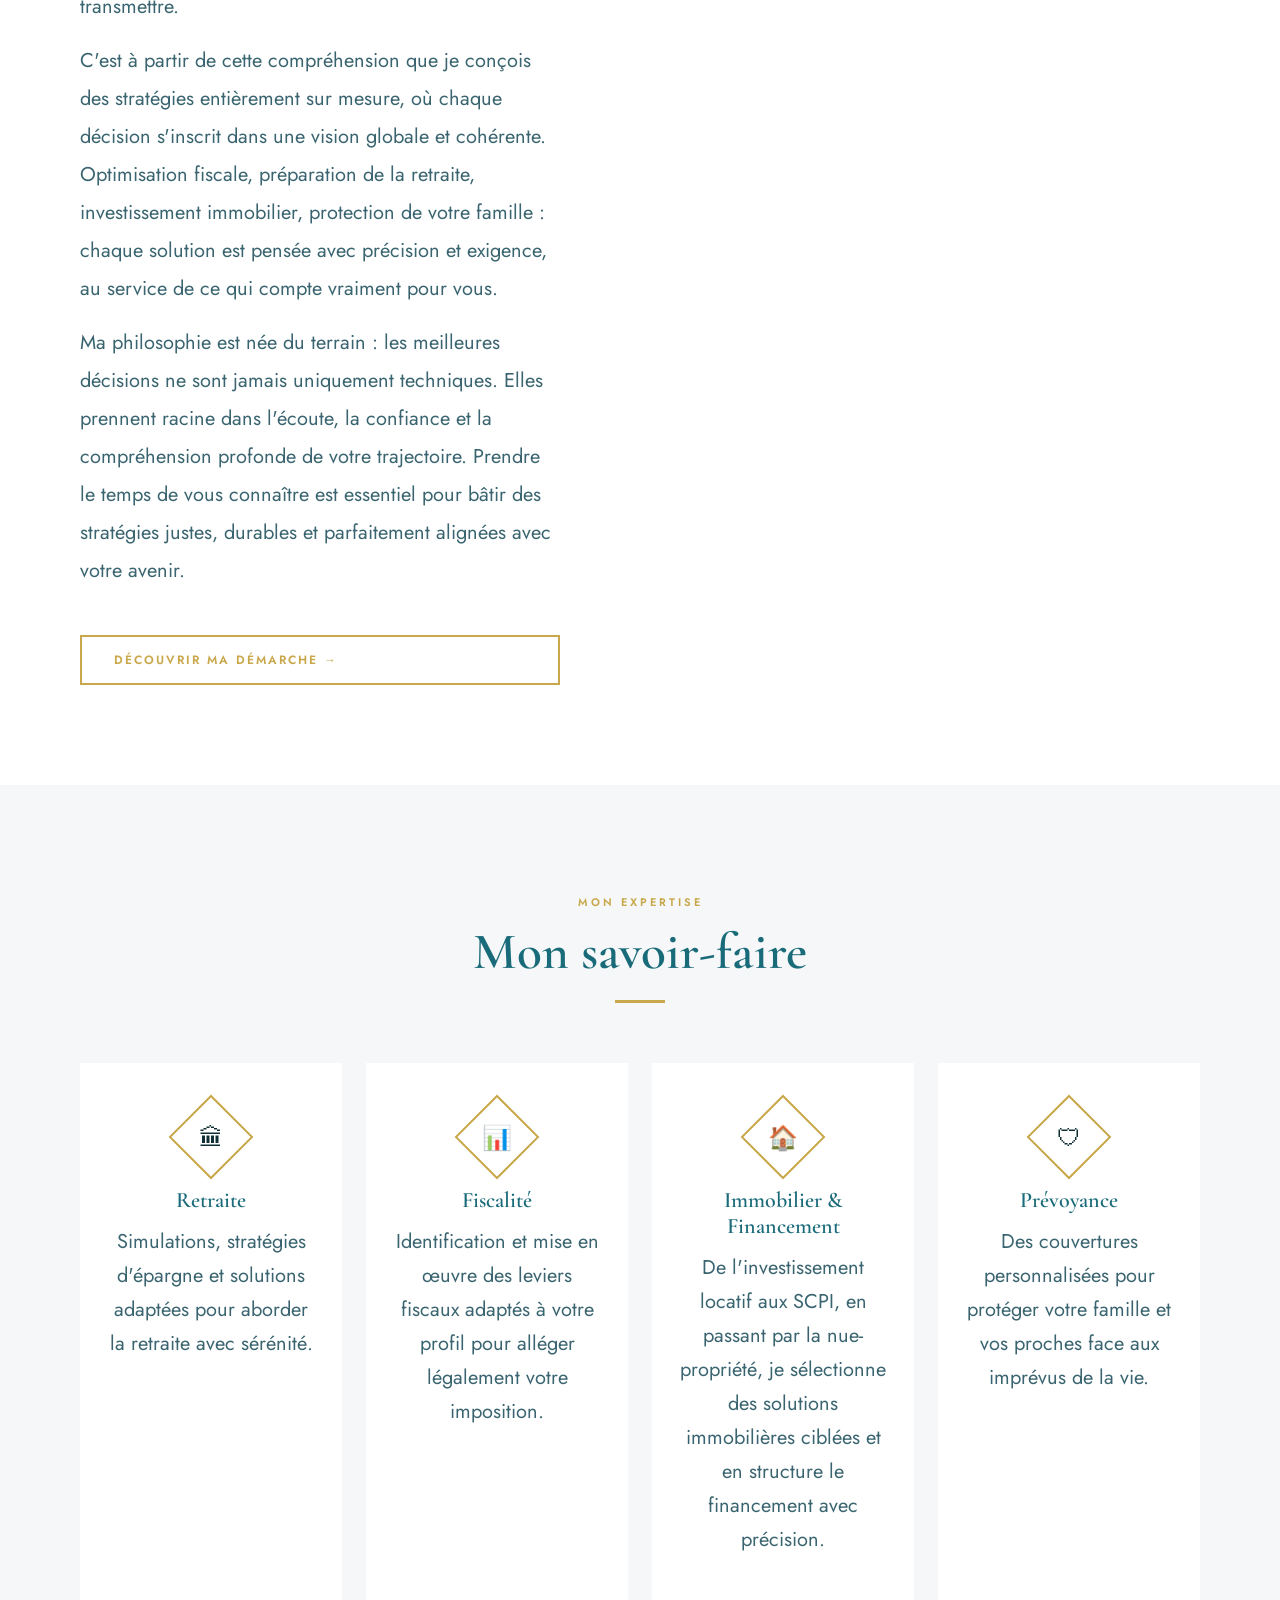
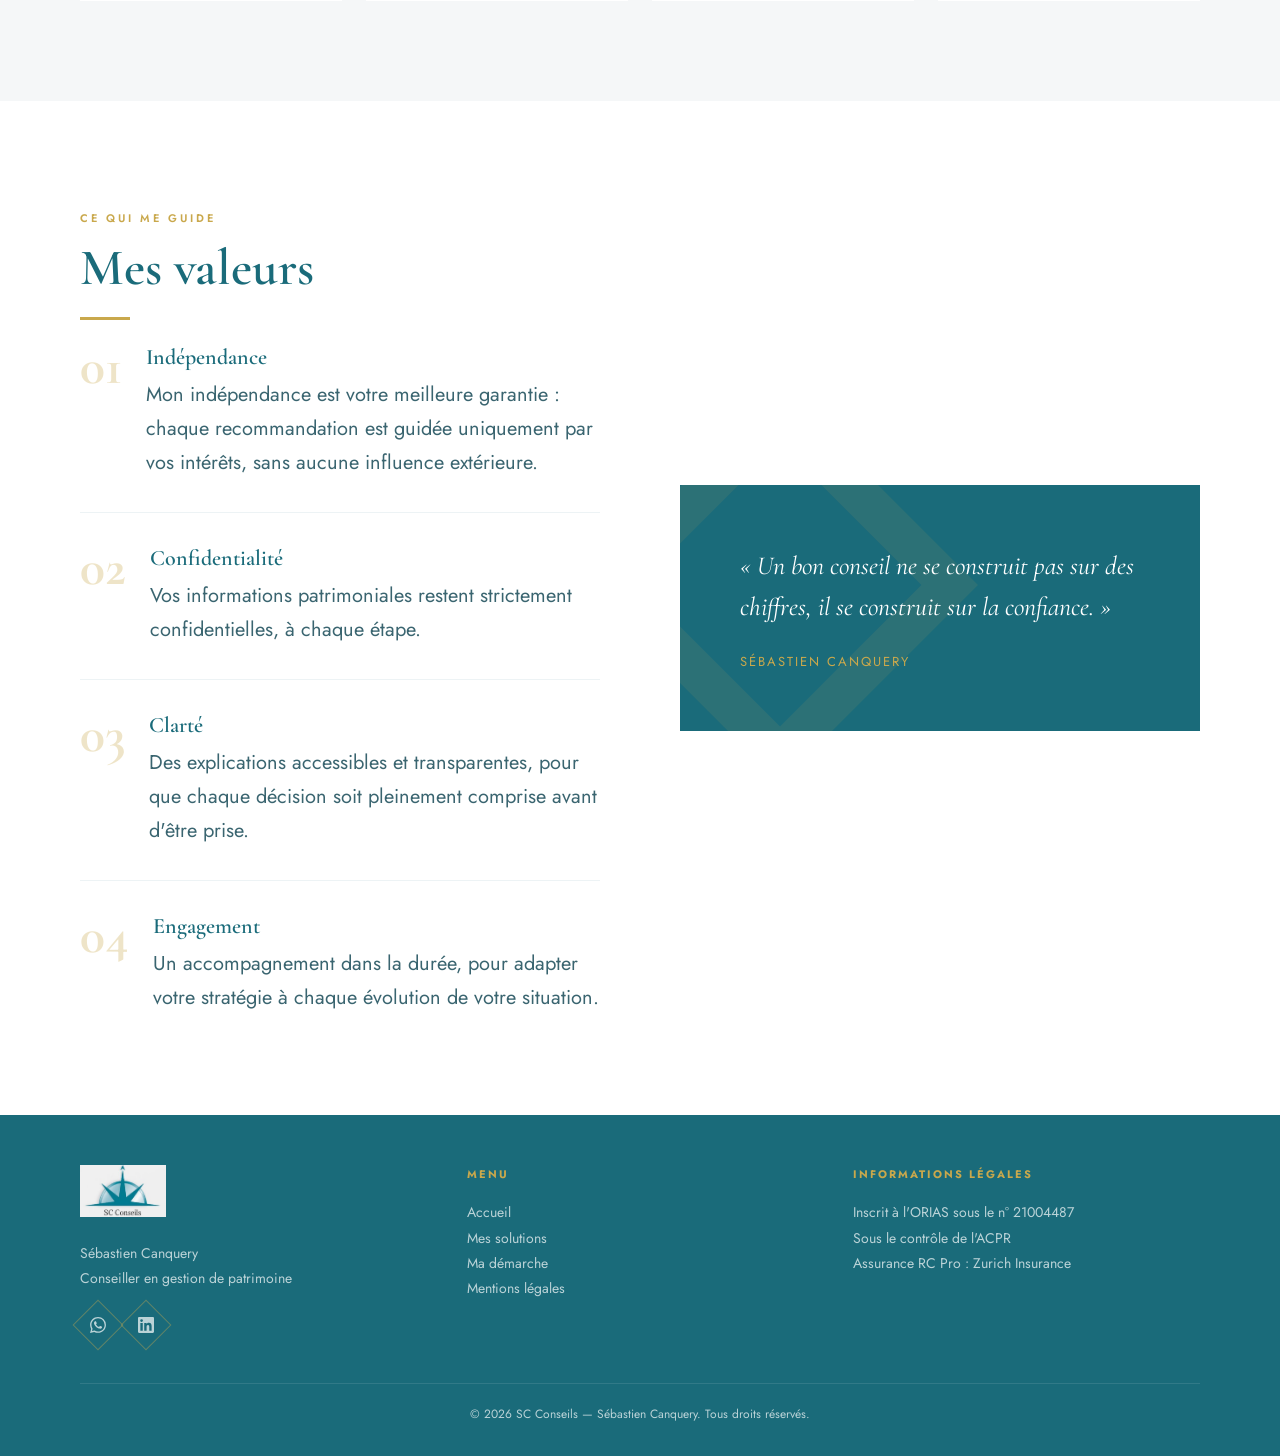
==== commit e2b1b505: "Update index.html" ====
--- a/index.html
+++ b/index.html
@@ -196,7 +196,7 @@
   <div class="footer-grid">
     <div class="footer-col">
       <div class="footer-logo"><a href="index.html"><img src="images/logo(sebastien).png" alt="SC Conseils"></a></div>
-      <p>Sébastien Canquery<br>Conseiller en gestion de patrimoine indépendant</p>
+      <p>Sébastien Canquery<br>Conseiller en gestion de patrimoine</p>
       <div class="footer-socials">
         <a href="#" target="_blank" class="footer-social-btn" title="WhatsApp">
           <svg viewBox="0 0 24 24" xmlns="http://www.w3.org/2000/svg"><path d="M17.472 14.382c-.297-.149-1.758-.867-2.03-.967-.273-.099-.471-.148-.67.15-.197.297-.767.966-.94 1.164-.173.199-.347.223-.644.075-.297-.15-1.255-.463-2.39-1.475-.883-.788-1.48-1.761-1.653-2.059-.173-.297-.018-.458.13-.606.134-.133.298-.347.446-.52.149-.174.198-.298.298-.497.099-.198.05-.371-.025-.52-.075-.149-.669-1.612-.916-2.207-.242-.579-.487-.5-.669-.51-.173-.008-.371-.01-.57-.01-.198 0-.52.074-.792.372-.272.297-1.04 1.016-1.04 2.479 0 1.462 1.065 2.875 1.213 3.074.149.198 2.096 3.2 5.077 4.487.709.306 1.262.489 1.694.625.712.227 1.36.195 1.871.118.571-.085 1.758-.719 2.006-1.413.248-.694.248-1.289.173-1.413-.074-.124-.272-.198-.57-.347m-5.421 7.403h-.004a9.87 9.87 0 01-5.031-1.378l-.361-.214-3.741.982.998-3.648-.235-.374a9.86 9.86 0 01-1.51-5.26c.001-5.45 4.436-9.884 9.888-9.884 2.64 0 5.122 1.03 6.988 2.898a9.825 9.825 0 012.893 6.994c-.003 5.45-4.437 9.884-9.885 9.884m8.413-18.297A11.815 11.815 0 0012.05 0C5.495 0 .16 5.335.157 11.892c0 2.096.547 4.142 1.588 5.945L.057 24l6.305-1.654a11.882 11.882 0 005.683 1.448h.005c6.554 0 11.89-5.335 11.893-11.893a11.821 11.821 0 00-3.48-8.413z"/></svg>
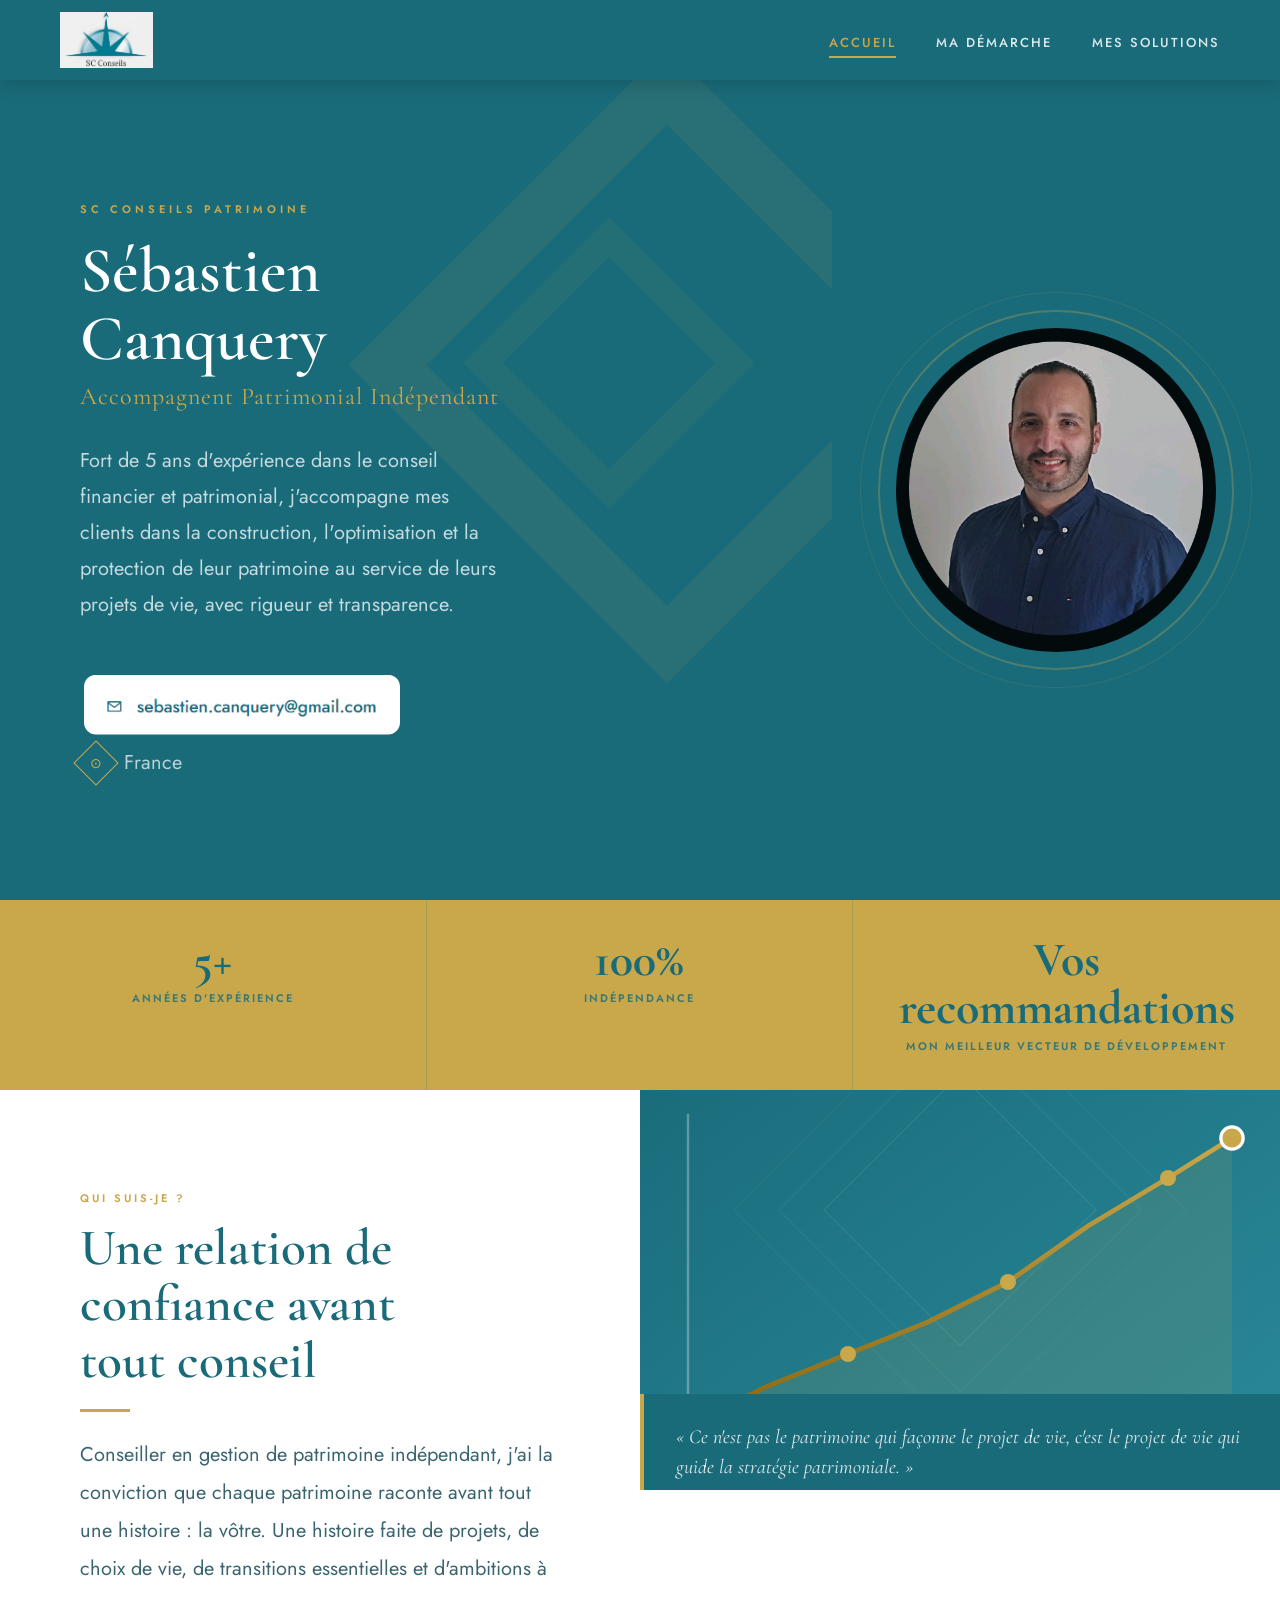
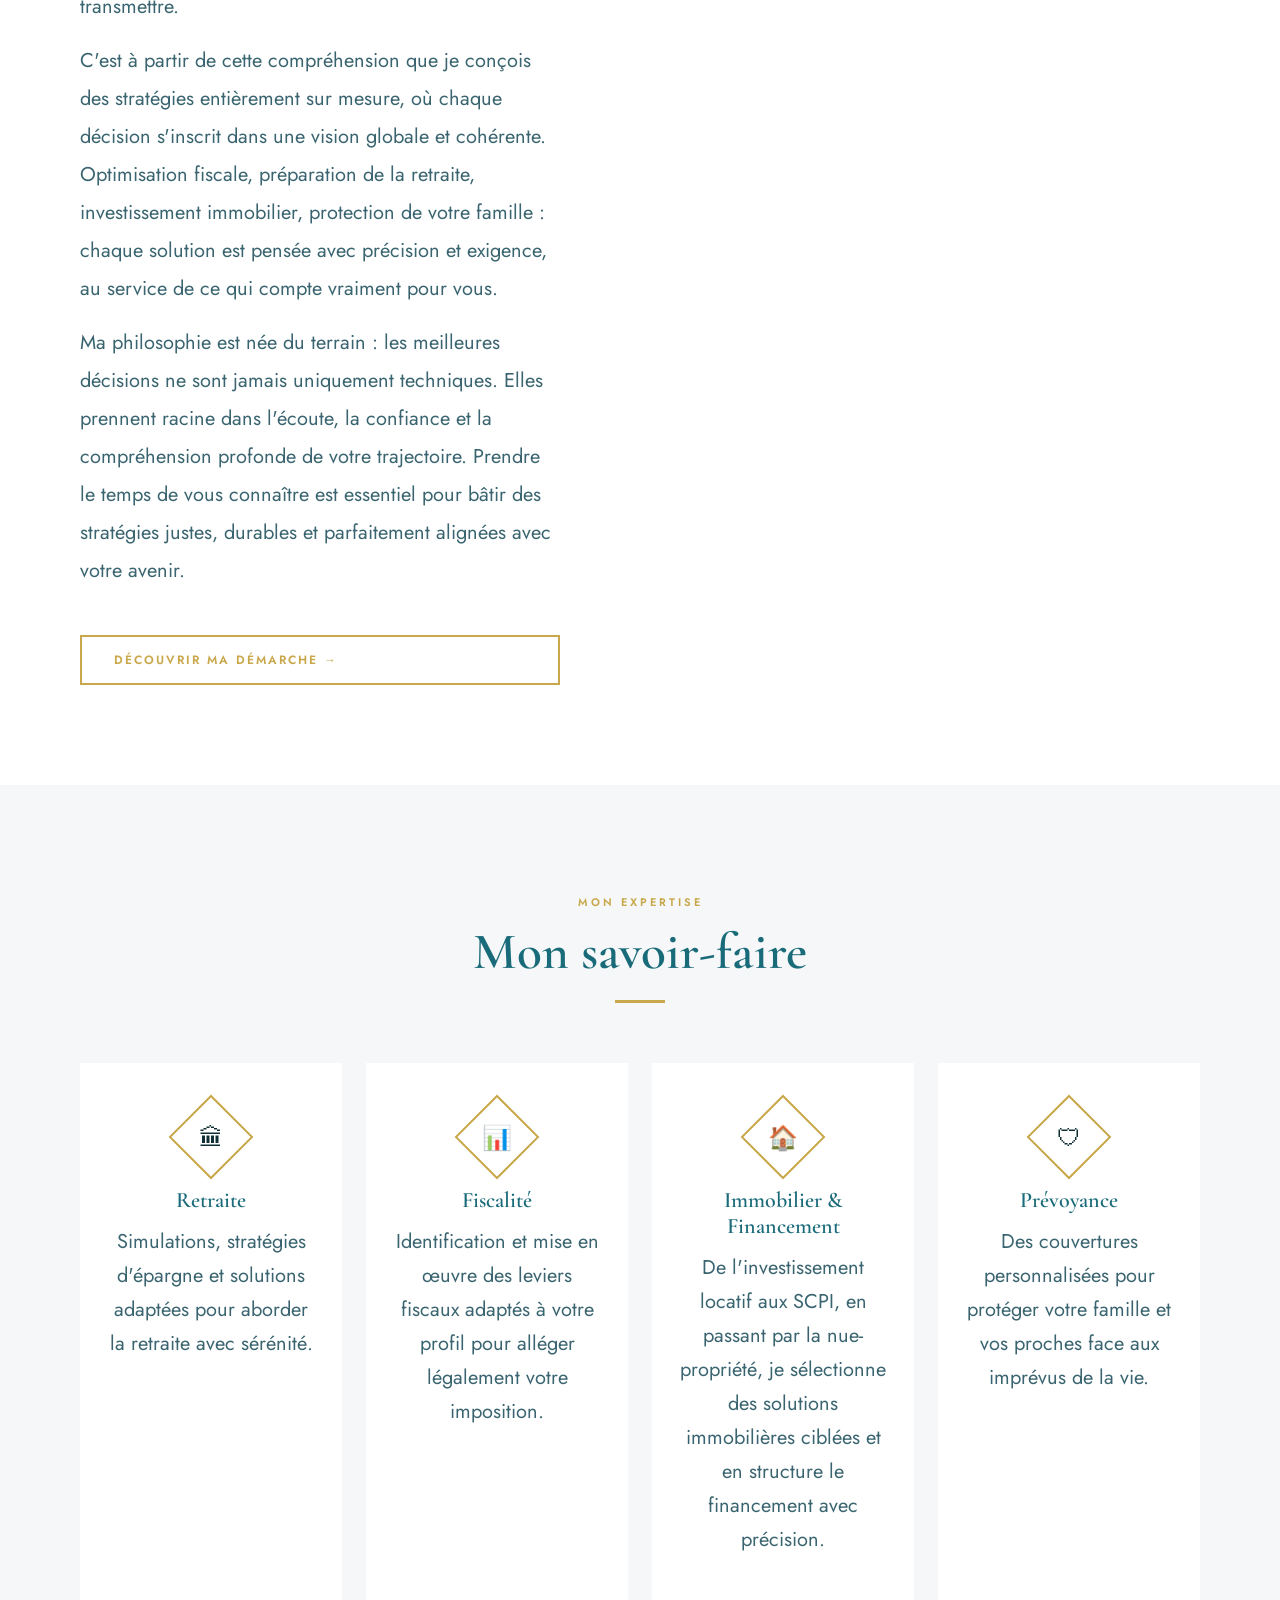
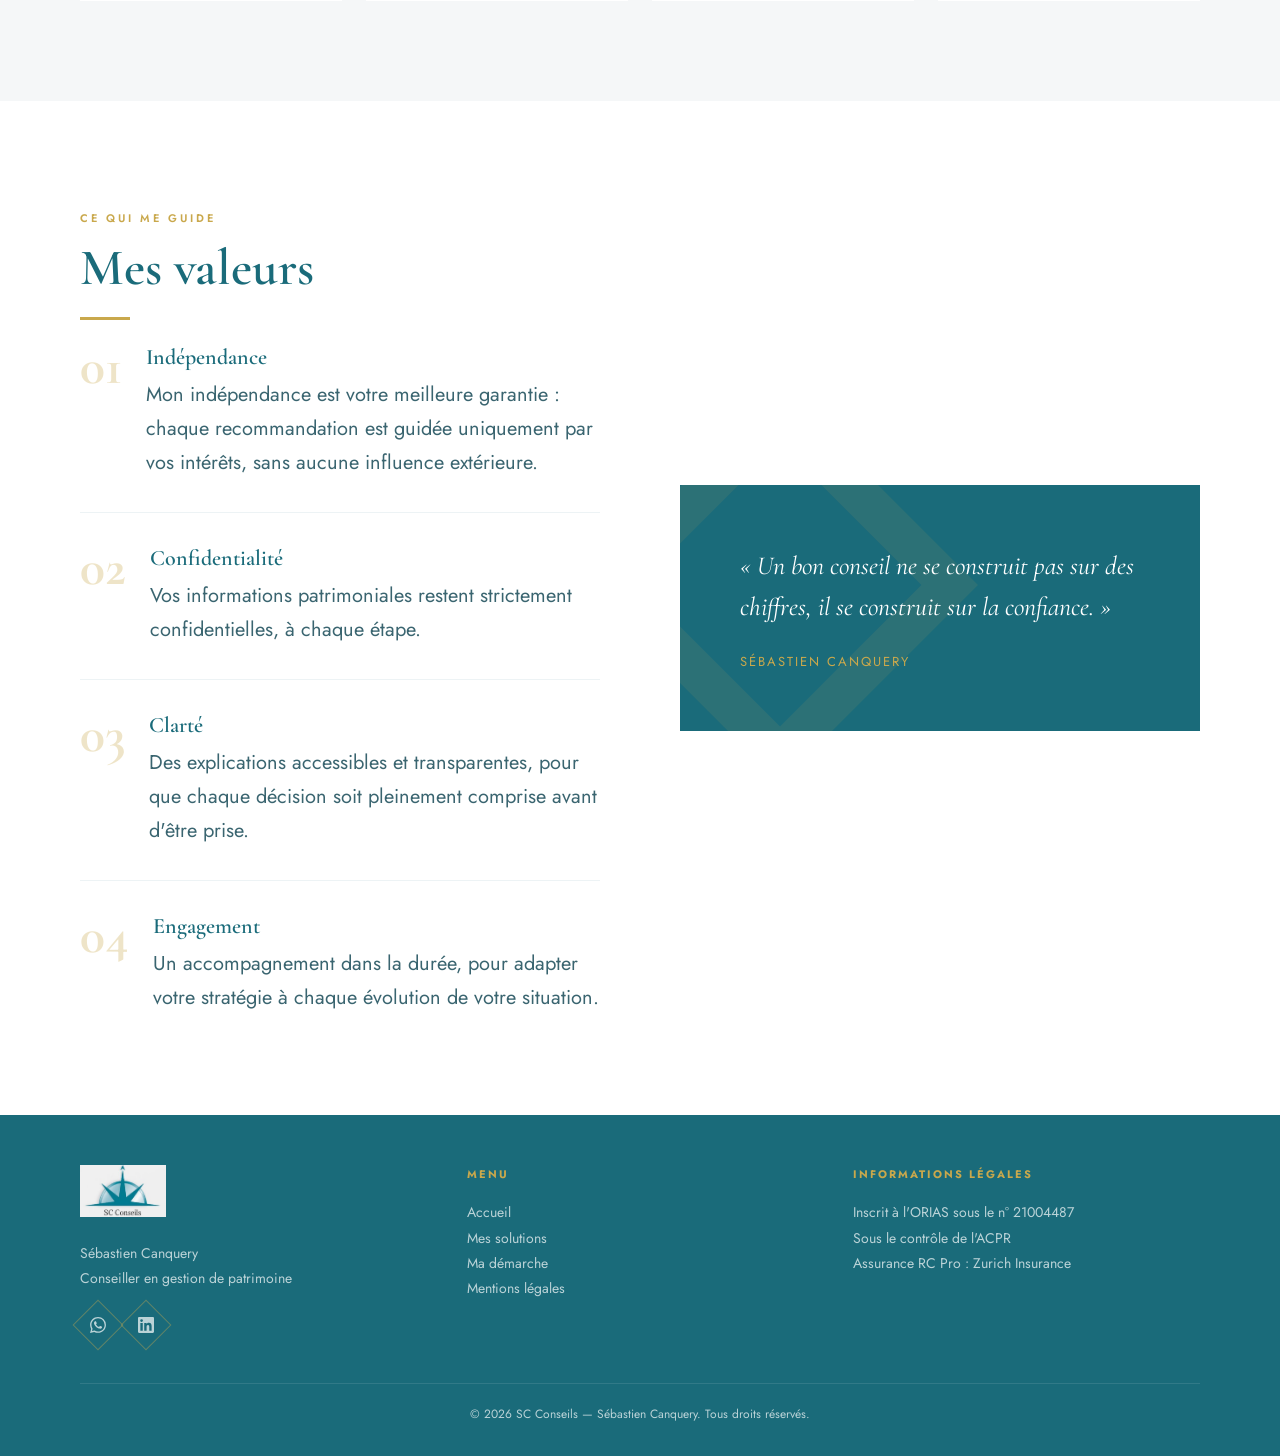
==== commit 49267345: "Update index.html" ====
--- a/index.html
+++ b/index.html
@@ -86,8 +86,9 @@
   <div class="nav-logo"><a href="index.html"><img src="images/logo(sebastien).png" alt="SC Conseils"></a></div>
   <ul class="nav-links">
     <li><a href="index.html" id="nav-accueil">Accueil</a></li>
+    <li><a href="demarche.html" id="nav-demarche">Ma démarche</a></li>
     <li><a href="solutions.html" id="nav-solutions">Mes solutions</a></li>
-    <li><a href="demarche.html" id="nav-demarche">Ma démarche</a></li>
+    
   </ul>
 </nav>
 
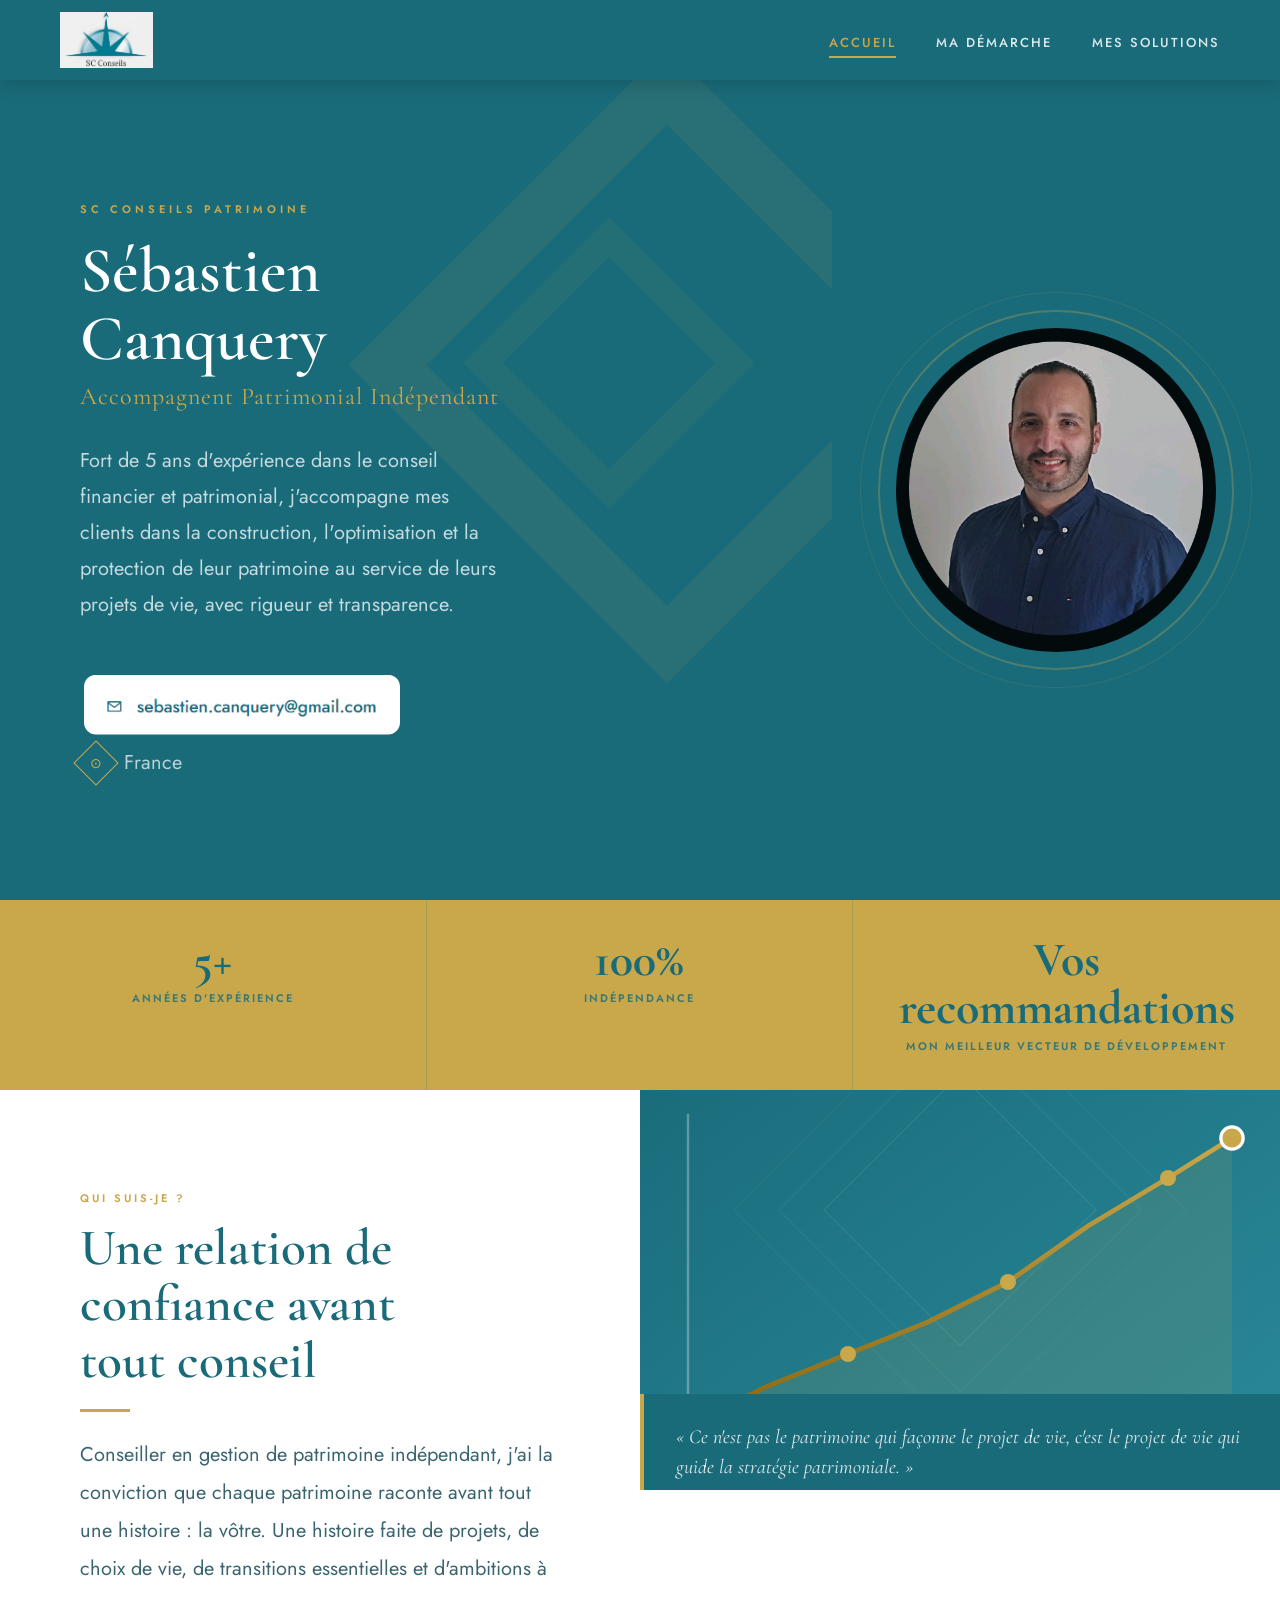
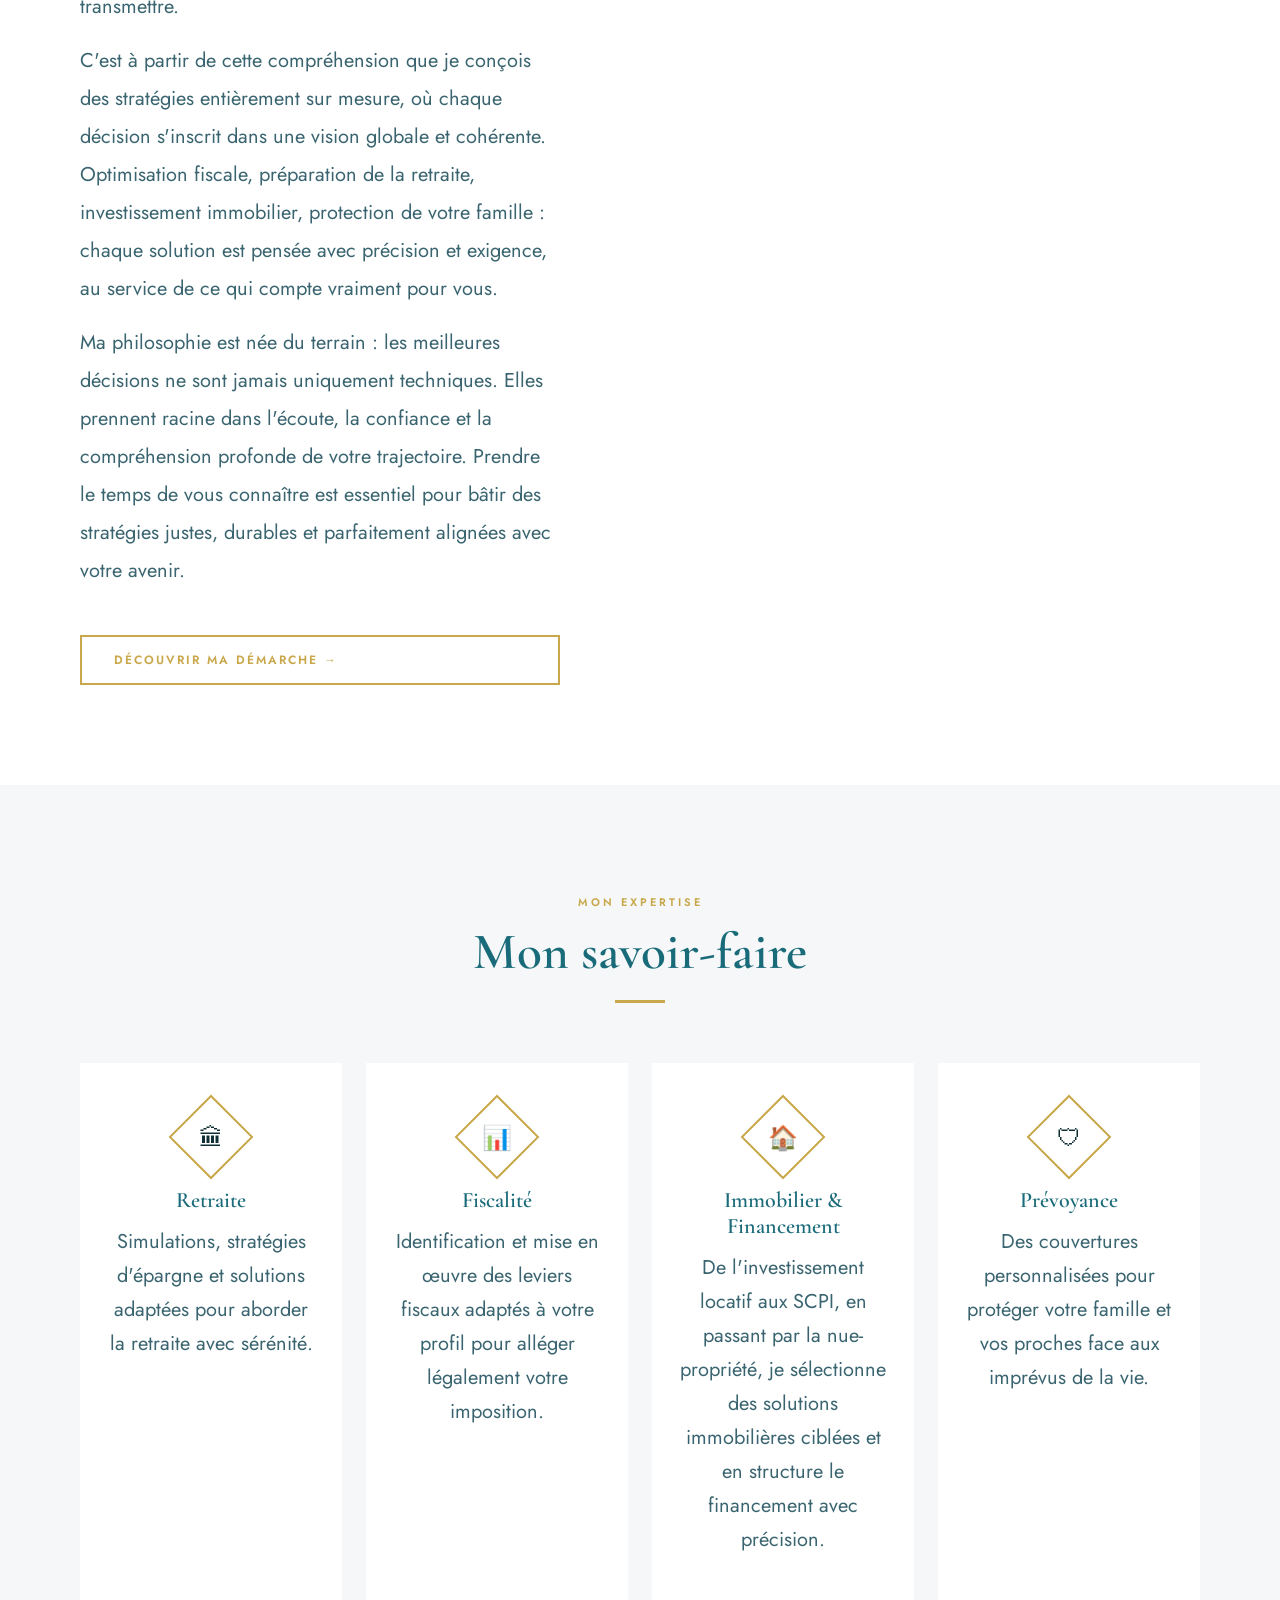
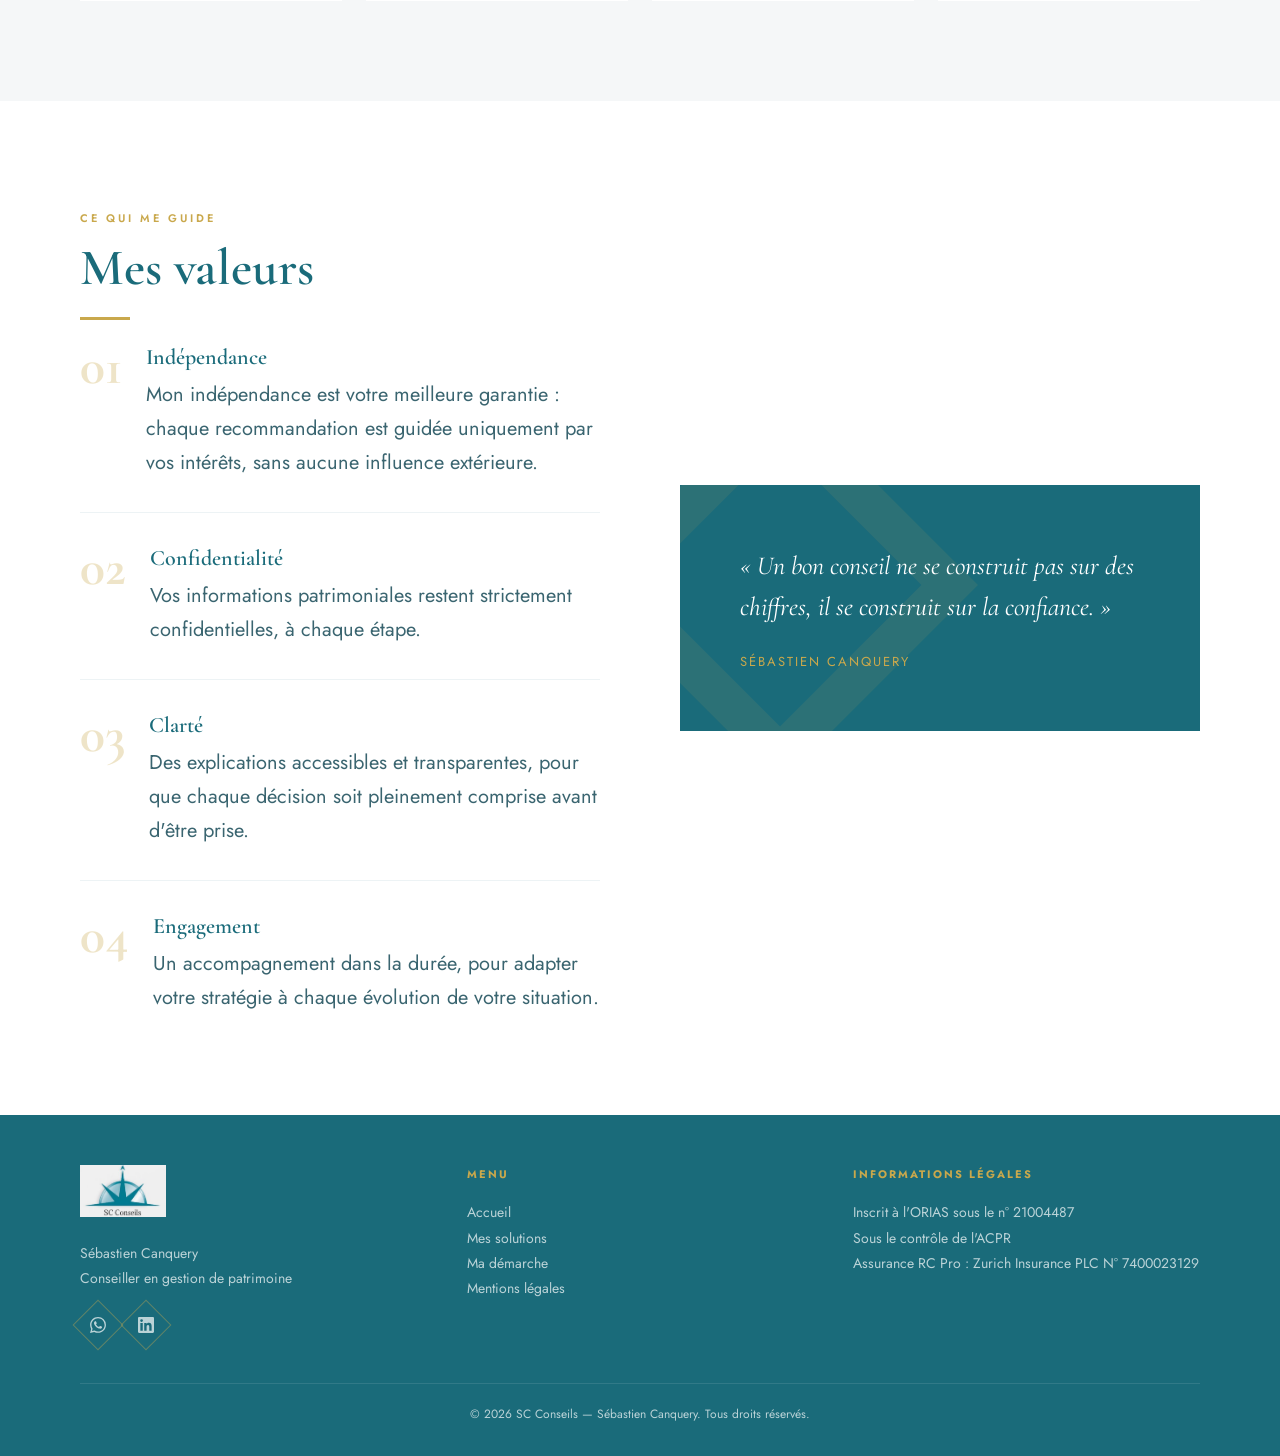
==== commit 99cf8da9: "Update index.html" ====
--- a/index.html
+++ b/index.html
@@ -216,7 +216,7 @@
     </div>
     <div class="footer-col">
       <h4>Informations légales</h4>
-      <p>Inscrit à l'ORIAS sous le n° 21004487<br>Sous le contrôle de l'ACPR<br>Assurance RC Pro : Zurich Insurance</p>
+      <p>Inscrit à l'ORIAS sous le n° 21004487<br>Sous le contrôle de l'ACPR<br>Assurance RC Pro : Zurich Insurance PLC N° 7400023129</p>
     </div>
   </div>
   <div class="footer-bottom">© 2026 SC Conseils — Sébastien Canquery. Tous droits réservés.</div>
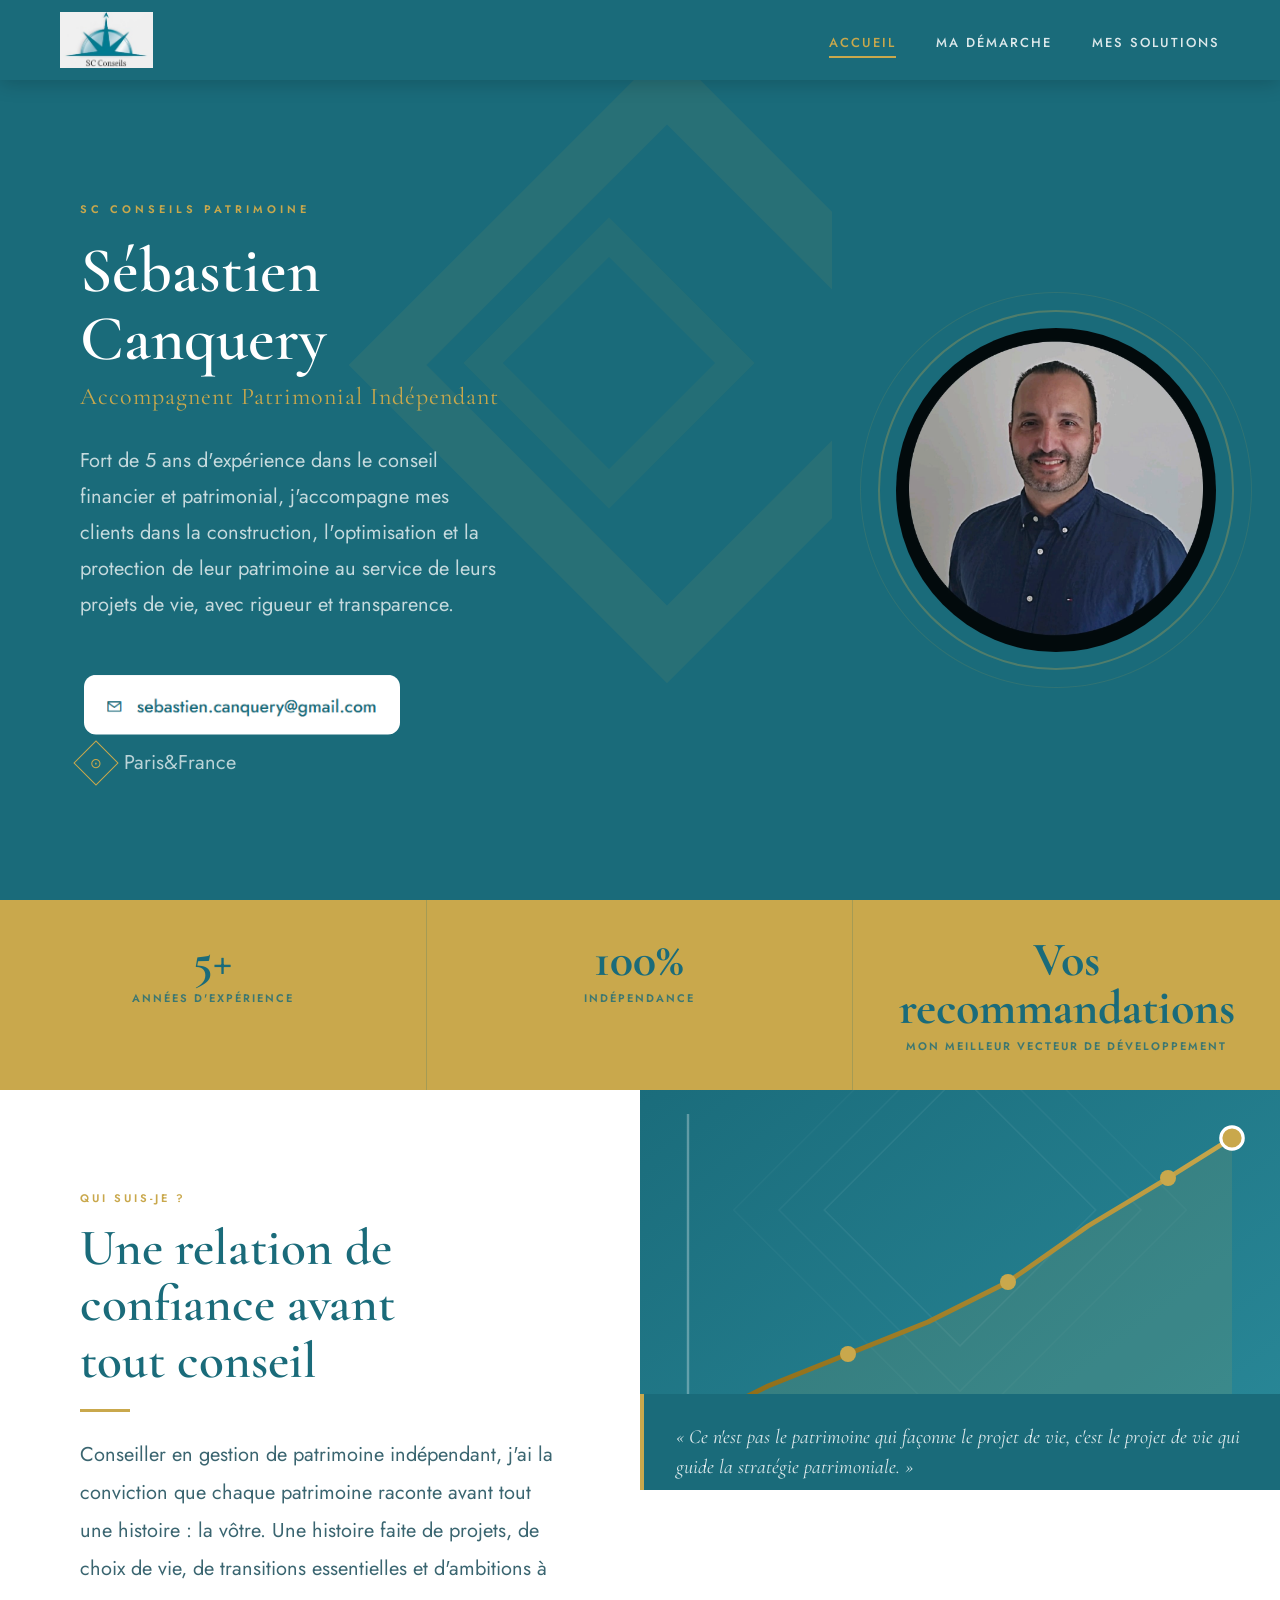
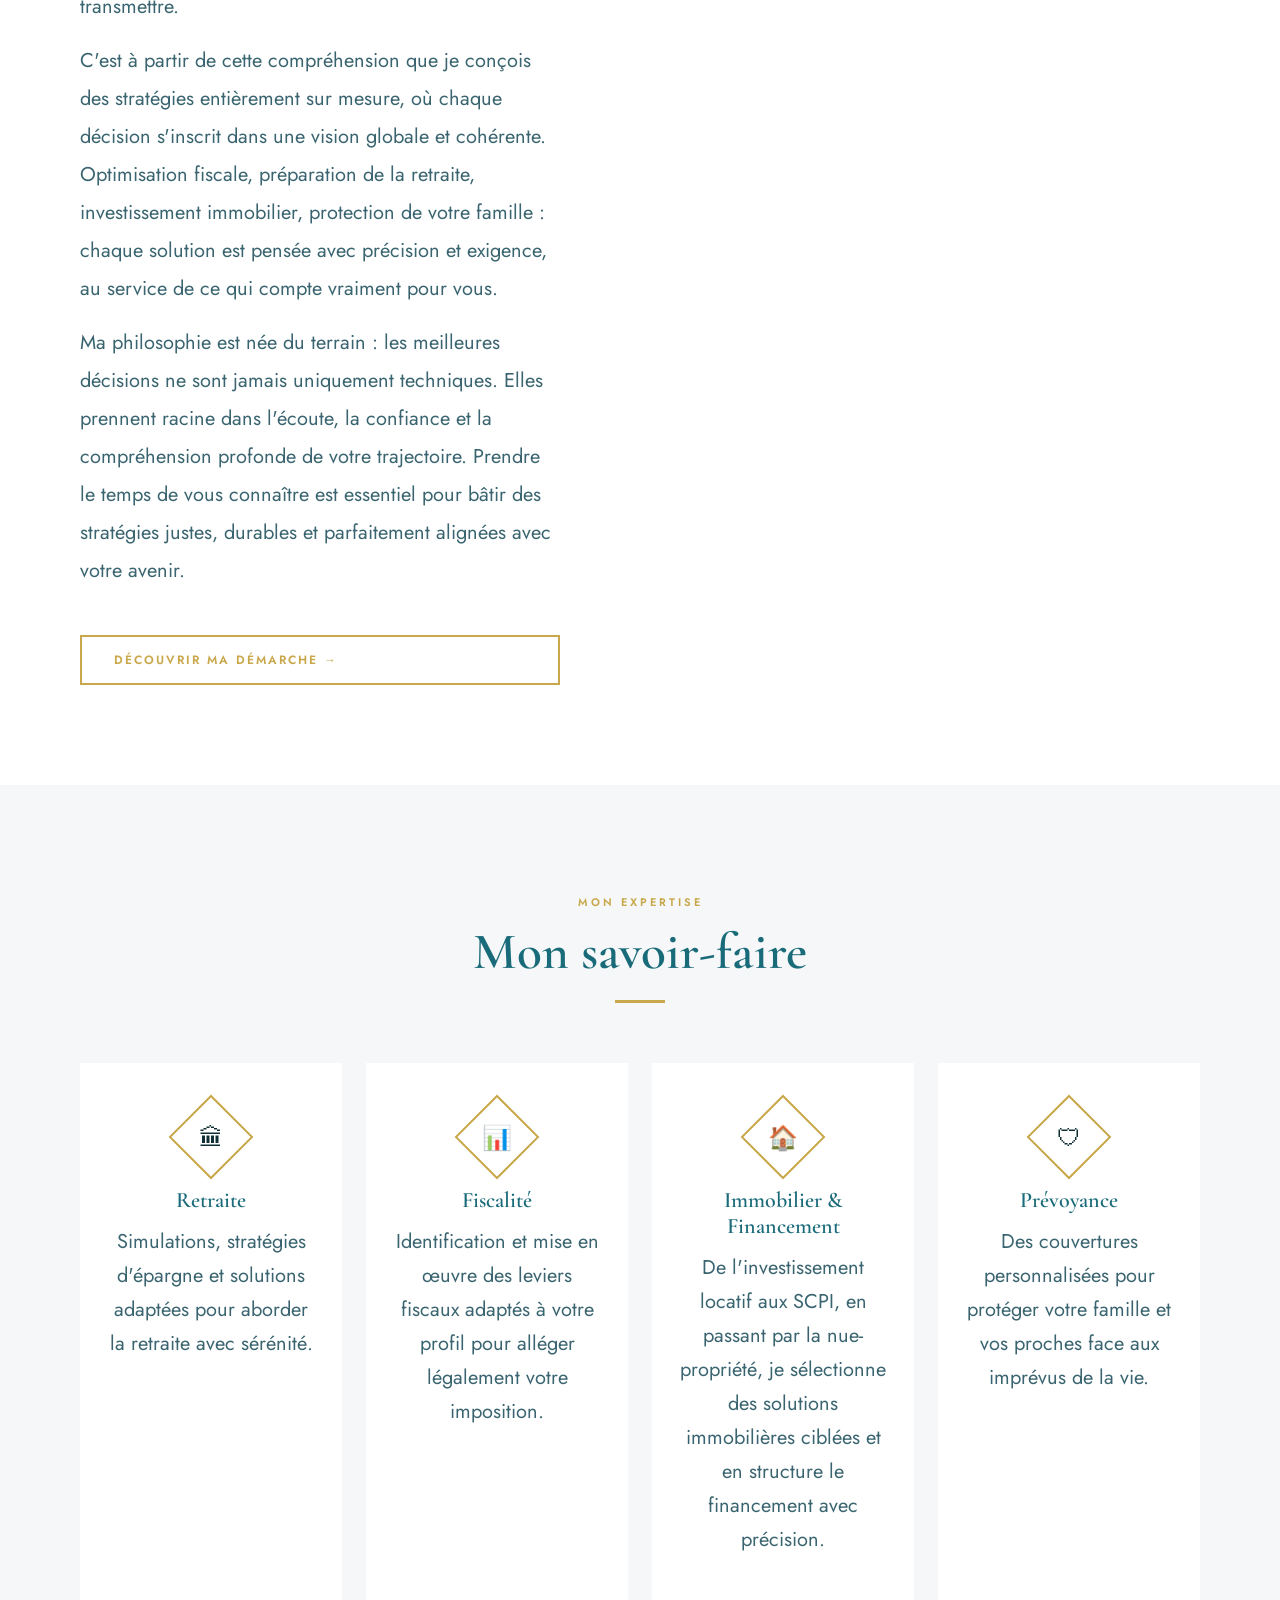
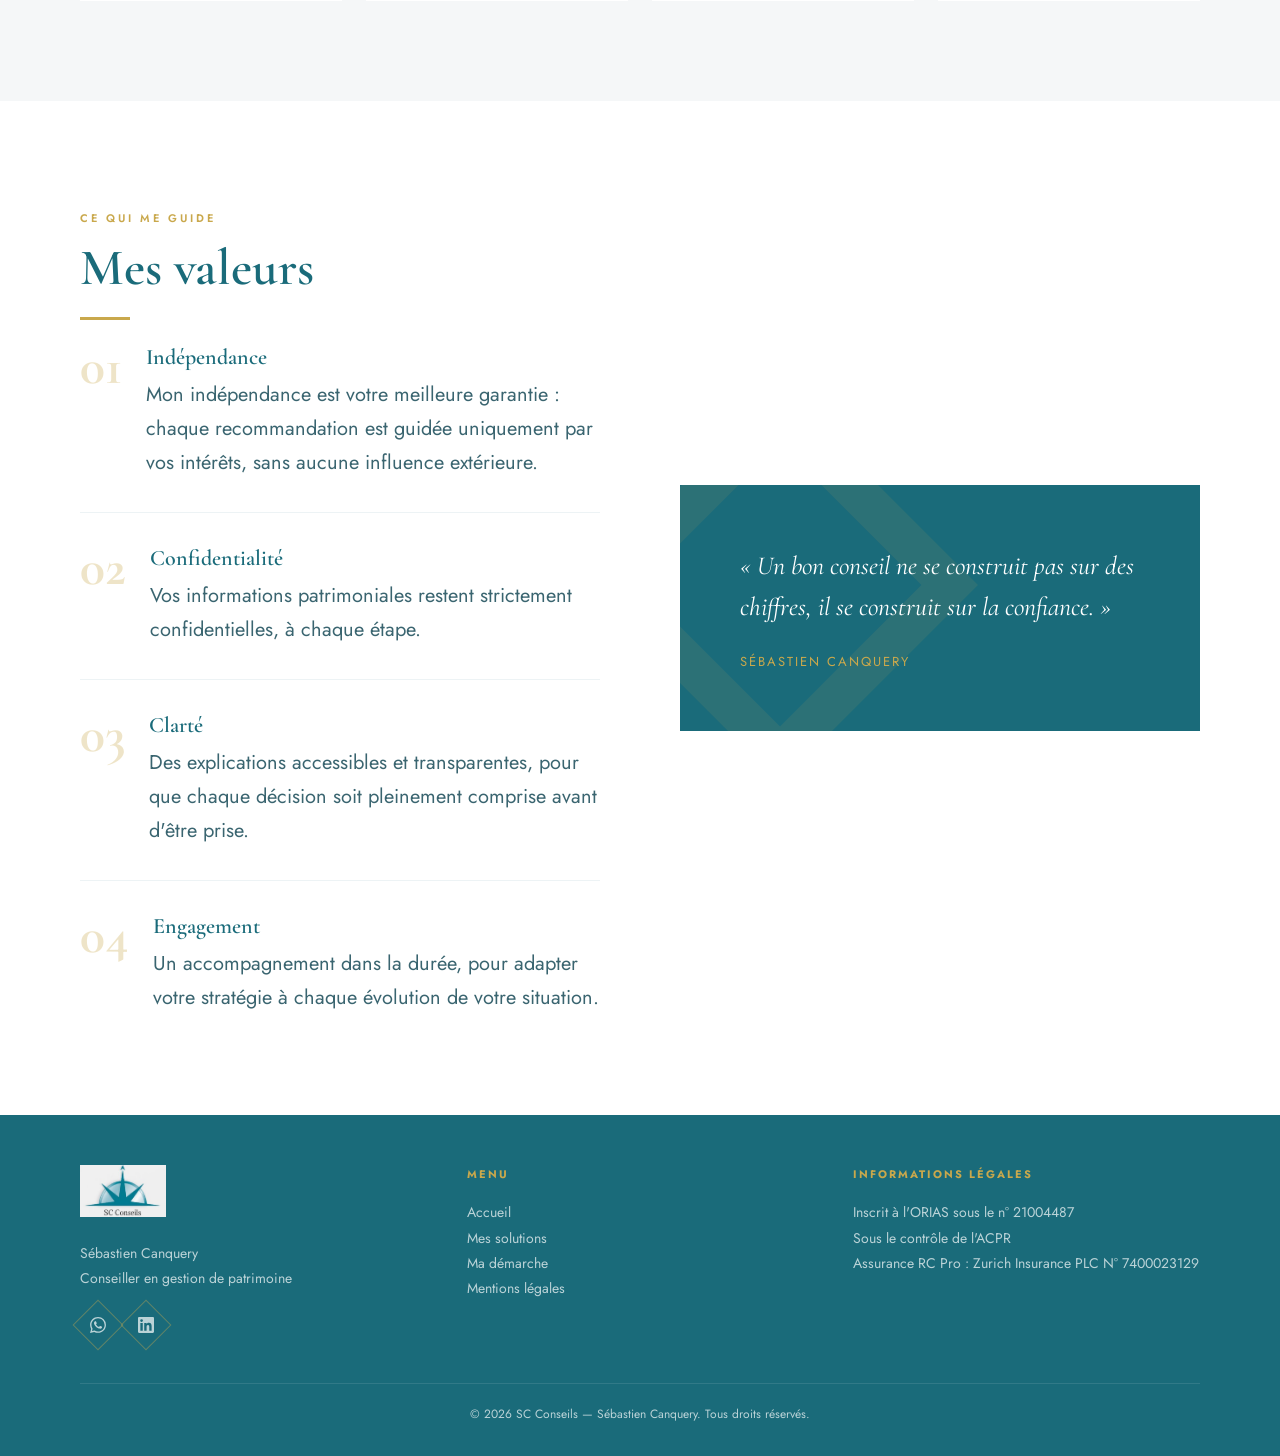
==== commit 46646bd8: "Update contact location from 'France' to 'Paris & France'" ====
--- a/index.html
+++ b/index.html
@@ -102,7 +102,7 @@
       <div style="margin-top:8px;"><img src="images/numero(sebastien).png" alt="Coordonnées de contact" style="width:320px;display:block;clip-path:inset(0 0 0 4px round 12px);"></div>
       <div class="hero-contact-item">
         <span class="icone"><span>⊙</span></span>
-        <span>France</span>
+        <span>Paris&France</span>
       </div>
     </div>
   </div>
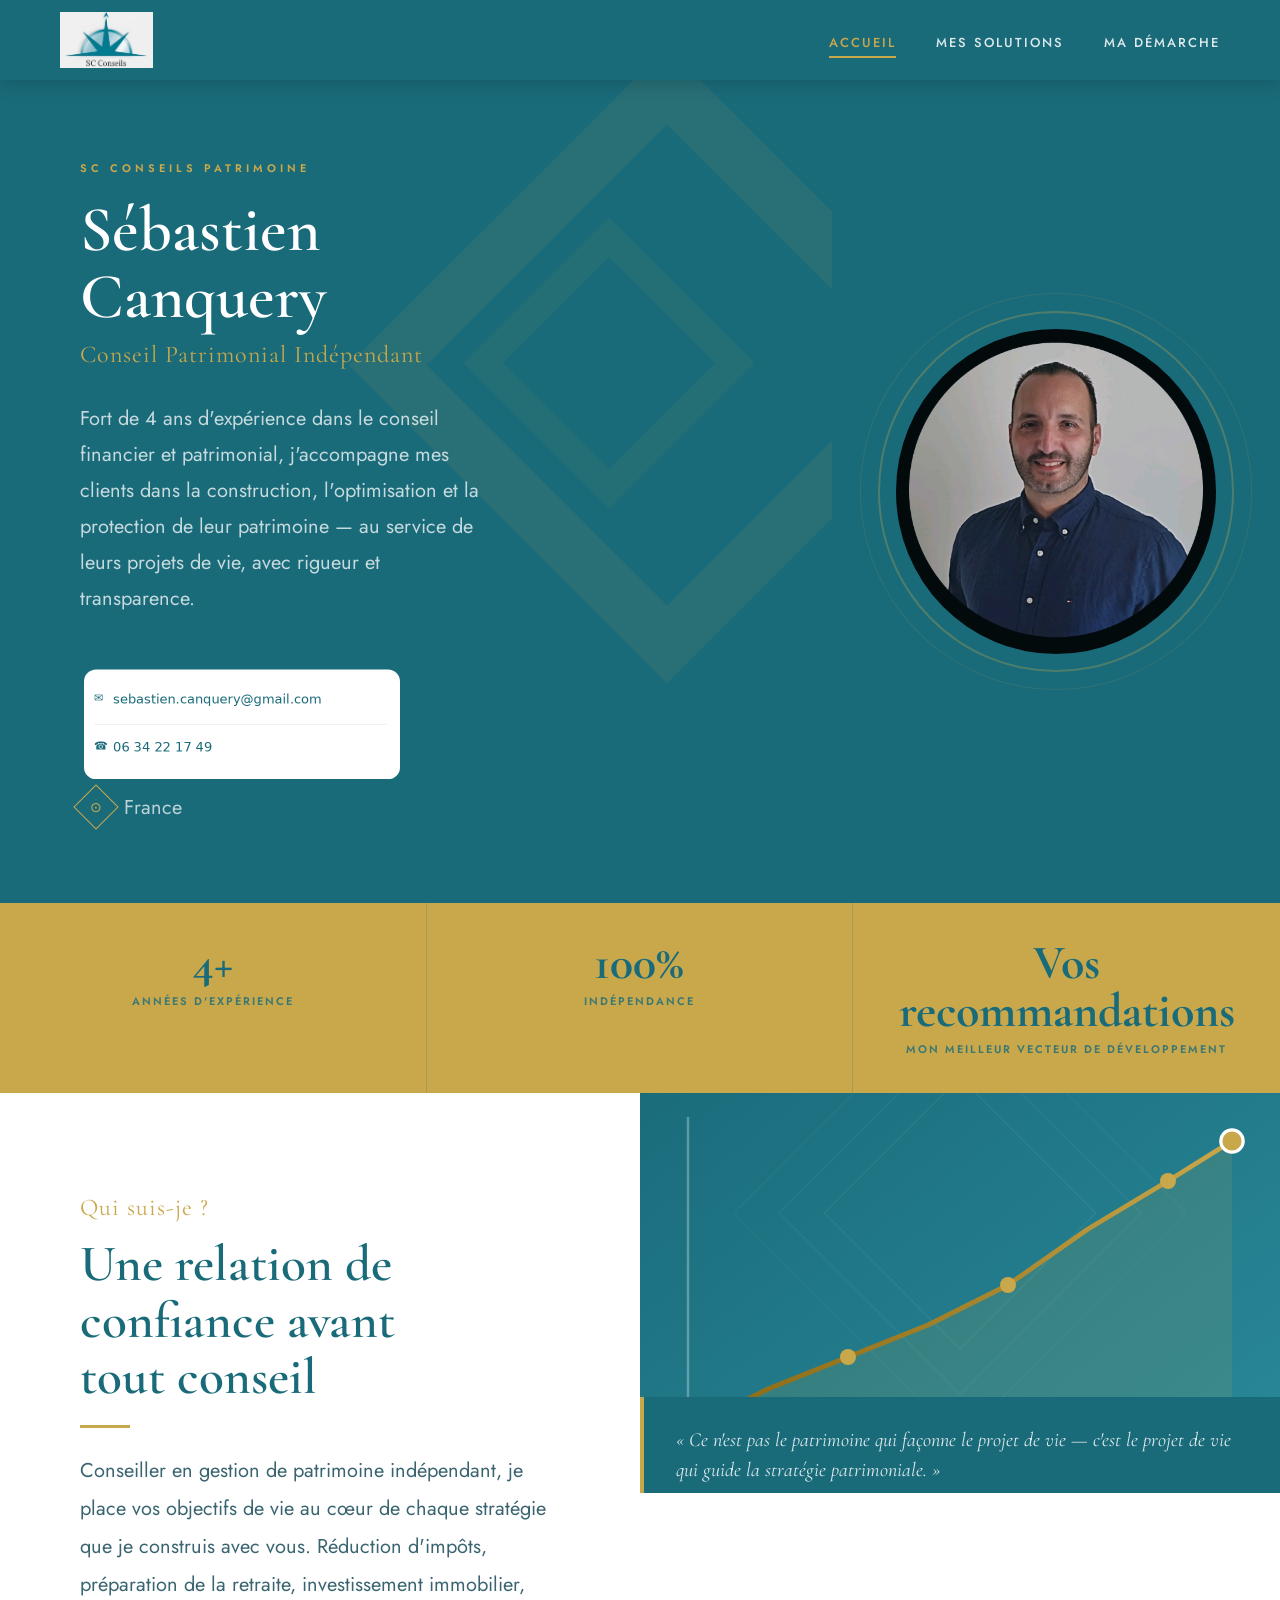
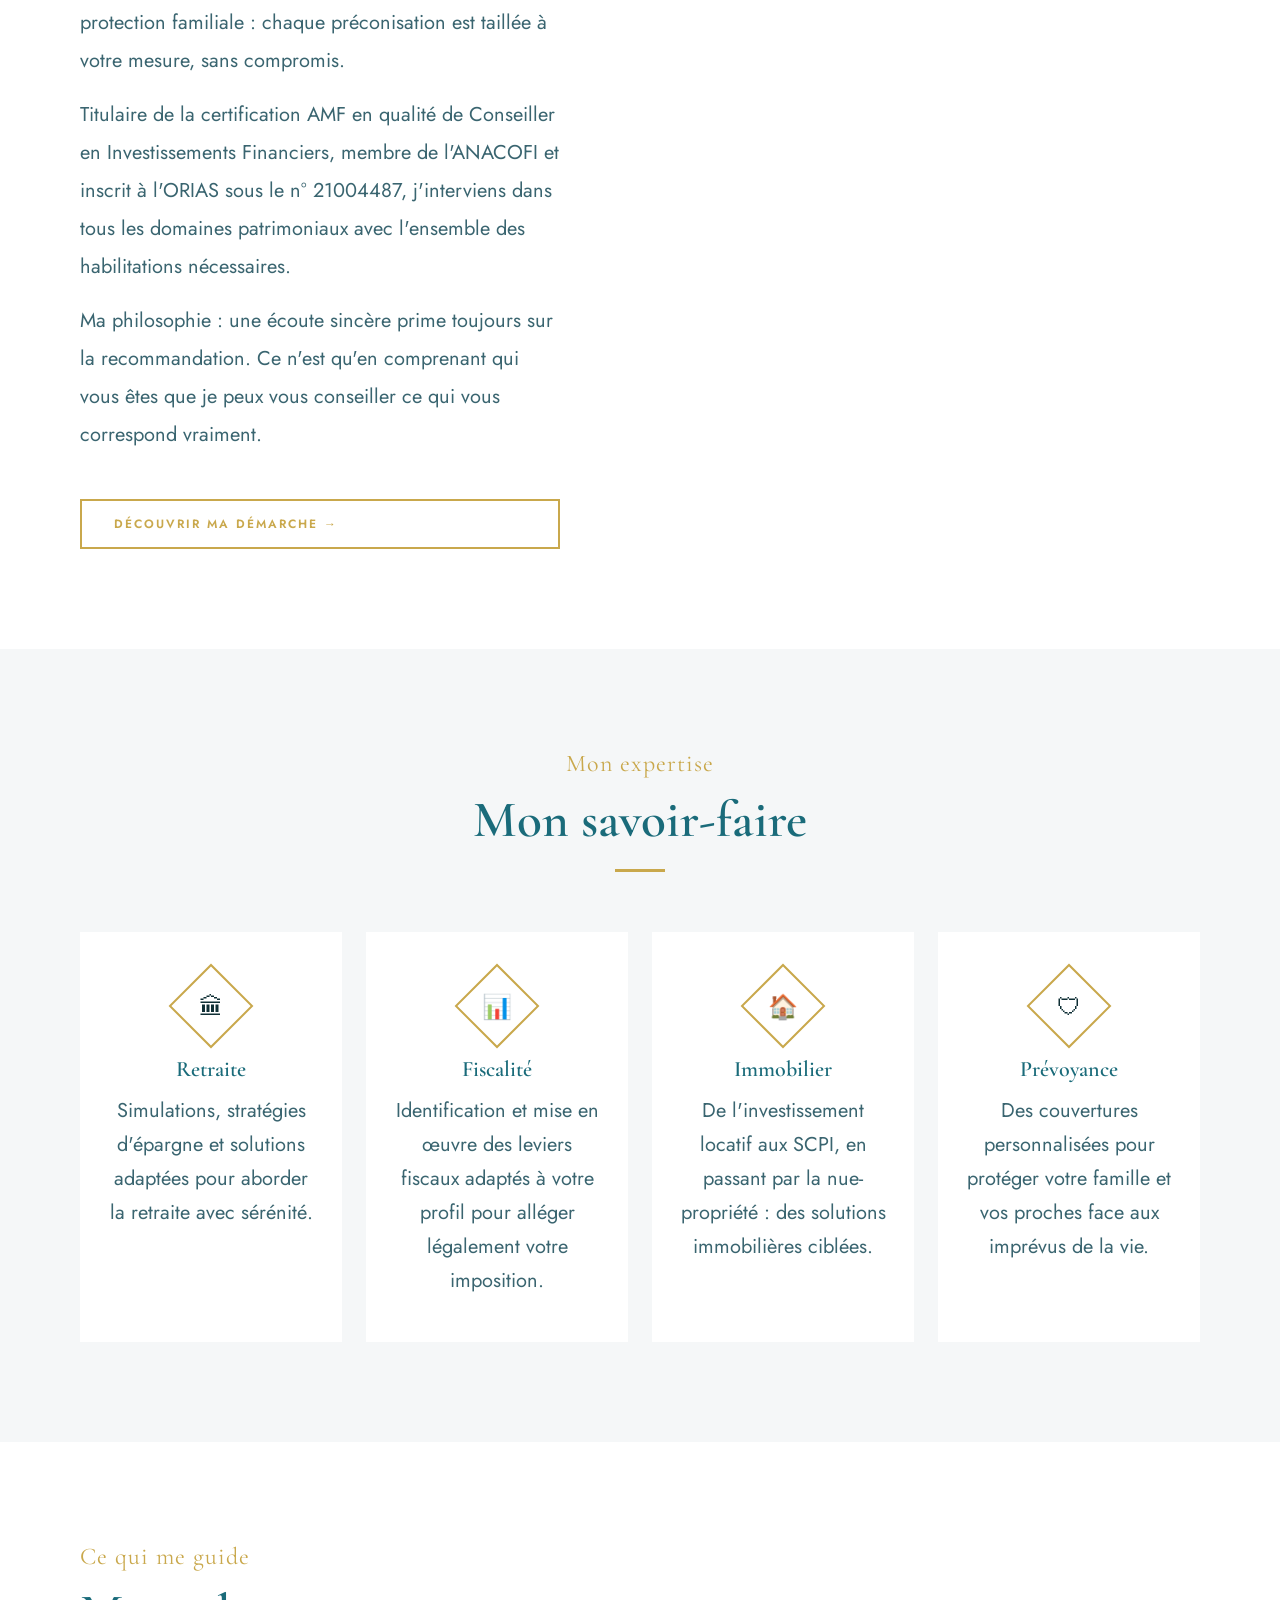
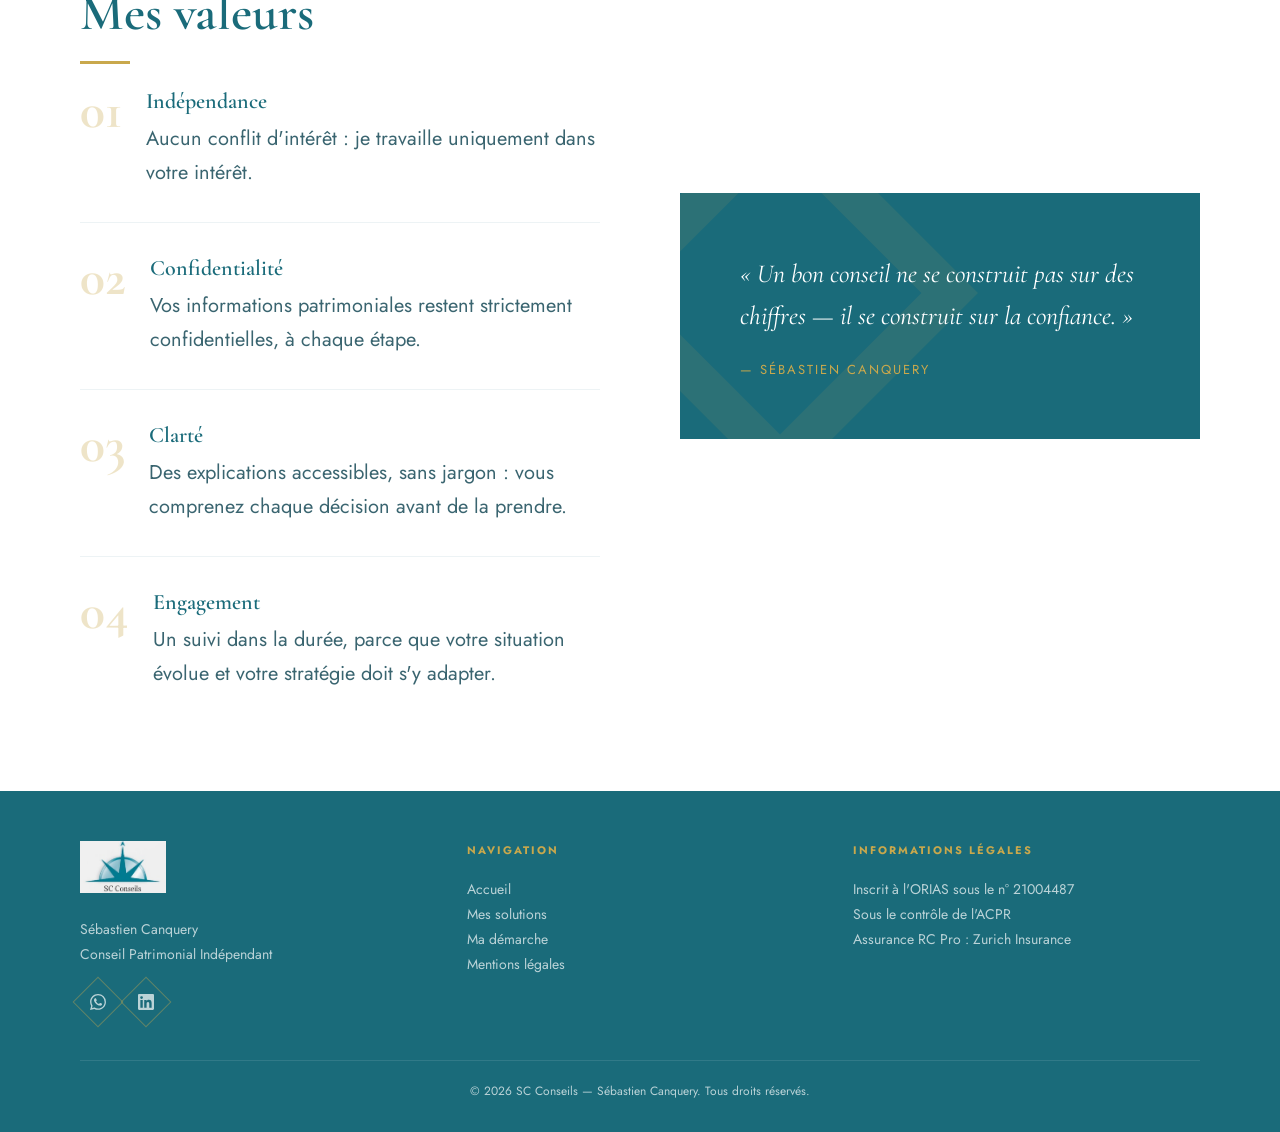
==== commit ac7e9c31: "Update index.html" ====
--- a/index.html
+++ b/index.html
@@ -78,6 +78,15 @@
   z-index: 1;
   filter: saturate(0.95) brightness(1.05);
 }
+
+/* section-tag à la même taille que "Accompagnement Patrimonial Indépendant" */
+.section-tag {
+  font-size: clamp(18px,2vw,24px) !important;
+  letter-spacing: 1px !important;
+  font-weight: 400 !important;
+  font-family: var(--font-titre) !important;
+  text-transform: none !important;
+}
 </style>
 </head>
 <body>
@@ -86,9 +95,8 @@
   <div class="nav-logo"><a href="index.html"><img src="images/logo(sebastien).png" alt="SC Conseils"></a></div>
   <ul class="nav-links">
     <li><a href="index.html" id="nav-accueil">Accueil</a></li>
+    <li><a href="solutions.html" id="nav-solutions">Mes solutions</a></li>
     <li><a href="demarche.html" id="nav-demarche">Ma démarche</a></li>
-    <li><a href="solutions.html" id="nav-solutions">Mes solutions</a></li>
-    
   </ul>
 </nav>
 
@@ -96,13 +104,13 @@
   <div class="hero-gauche">
     <p class="hero-surtitre fade-up delay-1">SC Conseils Patrimoine</p>
     <h1 class="hero-nom fade-up delay-2">Sébastien<br>Canquery</h1>
-    <p class="hero-titre fade-up delay-2">Accompagnent Patrimonial Indépendant</p>
-    <p class="hero-texte fade-up delay-3">Fort de 5 ans d'expérience dans le conseil financier et patrimonial, j'accompagne mes clients dans la construction, l'optimisation et la protection de leur patrimoine au service de leurs projets de vie, avec rigueur et transparence.</p>
+    <p class="hero-titre fade-up delay-2">Conseil Patrimonial Indépendant</p>
+    <p class="hero-texte fade-up delay-3">Fort de 4 ans d'expérience dans le conseil financier et patrimonial, j'accompagne mes clients dans la construction, l'optimisation et la protection de leur patrimoine — au service de leurs projets de vie, avec rigueur et transparence.</p>
     <div class="hero-contacts fade-up delay-4">
       <div style="margin-top:8px;"><img src="images/numero(sebastien).png" alt="Coordonnées de contact" style="width:320px;display:block;clip-path:inset(0 0 0 4px round 12px);"></div>
       <div class="hero-contact-item">
         <span class="icone"><span>⊙</span></span>
-        <span>Paris&France</span>
+        <span>France</span>
       </div>
     </div>
   </div>
@@ -114,7 +122,7 @@
 </section>
 
 <div class="stats-bar">
-  <div class="stat-item"><div class="stat-num">5+</div><div class="stat-label">Années d'expérience</div></div>
+  <div class="stat-item"><div class="stat-num">4+</div><div class="stat-label">Années d'expérience</div></div>
   <div class="stat-item"><div class="stat-num">100%</div><div class="stat-label">Indépendance</div></div>
   <div class="stat-item"><div class="stat-num">Vos recommandations</div><div class="stat-label">Mon meilleur vecteur de développement</div></div>
 </div>
@@ -124,14 +132,14 @@
     <span class="section-tag">Qui suis-je ?</span>
     <h2 class="section-titre">Une relation de<br>confiance avant<br>tout conseil</h2>
     <div class="section-trait"></div>
-    <p>Conseiller en gestion de patrimoine indépendant, j'ai la conviction que chaque patrimoine raconte avant tout une histoire : la vôtre. Une histoire faite de projets, de choix de vie, de transitions essentielles et d'ambitions à transmettre.</p>
-    <p>C'est à partir de cette compréhension que je conçois des stratégies entièrement sur mesure, où chaque décision s'inscrit dans une vision globale et cohérente. Optimisation fiscale, préparation de la retraite, investissement immobilier, protection de votre famille : chaque solution est pensée avec précision et exigence, au service de ce qui compte vraiment pour vous.</p>
-    <p>Ma philosophie est née du terrain : les meilleures décisions ne sont jamais uniquement techniques. Elles prennent racine dans l'écoute, la confiance et la compréhension profonde de votre trajectoire. Prendre le temps de vous connaître est essentiel pour bâtir des stratégies justes, durables et parfaitement alignées avec votre avenir.</p>
+    <p>Conseiller en gestion de patrimoine indépendant, je place vos objectifs de vie au cœur de chaque stratégie que je construis avec vous. Réduction d'impôts, préparation de la retraite, investissement immobilier, protection familiale : chaque préconisation est taillée à votre mesure, sans compromis.</p>
+    <p>Titulaire de la certification AMF en qualité de Conseiller en Investissements Financiers, membre de l'ANACOFI et inscrit à l'ORIAS sous le n° 21004487, j'interviens dans tous les domaines patrimoniaux avec l'ensemble des habilitations nécessaires.</p>
+    <p>Ma philosophie : une écoute sincère prime toujours sur la recommandation. Ce n'est qu'en comprenant qui vous êtes que je peux vous conseiller ce qui vous correspond vraiment.</p>
     <br><a href="demarche.html" class="btn">Découvrir ma démarche →</a>
   </div>
   <div class="pres-image">
     <img src="[data-uri]" alt="Croissance patrimoniale">
-    <div class="pres-citation"><p>« Ce n'est pas le patrimoine qui façonne le projet de vie, c'est le projet de vie qui guide la stratégie patrimoniale. »</p></div>
+    <div class="pres-citation"><p>« Ce n'est pas le patrimoine qui façonne le projet de vie — c'est le projet de vie qui guide la stratégie patrimoniale. »</p></div>
   </div>
 </section>
 
@@ -152,8 +160,8 @@
     </div>
     <div class="sf-card">
       <div class="sf-icone"><span>🏠</span></div>
-      <h3 class="sf-titre">Immobilier &amp; Financement</h3>
-      <p class="sf-texte">De l'investissement locatif aux SCPI, en passant par la nue-propriété, je sélectionne des solutions immobilières ciblées et en structure le financement avec précision.</p>
+      <h3 class="sf-titre">Immobilier</h3>
+      <p class="sf-texte">De l'investissement locatif aux SCPI, en passant par la nue-propriété : des solutions immobilières ciblées.</p>
     </div>
     <div class="sf-card">
       <div class="sf-icone"><span>🛡</span></div>
@@ -171,7 +179,7 @@
     <div class="valeurs-liste">
       <div class="valeur-item">
         <div class="valeur-num">01</div>
-        <div><div class="valeur-titre">Indépendance</div><p class="valeur-texte">Mon indépendance est votre meilleure garantie : chaque recommandation est guidée uniquement par vos intérêts, sans aucune influence extérieure.</p></div>
+        <div><div class="valeur-titre">Indépendance</div><p class="valeur-texte">Aucun conflit d'intérêt : je travaille uniquement dans votre intérêt.</p></div>
       </div>
       <div class="valeur-item">
         <div class="valeur-num">02</div>
@@ -179,17 +187,17 @@
       </div>
       <div class="valeur-item">
         <div class="valeur-num">03</div>
-        <div><div class="valeur-titre">Clarté</div><p class="valeur-texte">Des explications accessibles et transparentes, pour que chaque décision soit pleinement comprise avant d'être prise.</p></div>
+        <div><div class="valeur-titre">Clarté</div><p class="valeur-texte">Des explications accessibles, sans jargon : vous comprenez chaque décision avant de la prendre.</p></div>
       </div>
       <div class="valeur-item">
         <div class="valeur-num">04</div>
-        <div><div class="valeur-titre">Engagement</div><p class="valeur-texte">Un accompagnement dans la durée, pour adapter votre stratégie à chaque évolution de votre situation.</p></div>
+        <div><div class="valeur-titre">Engagement</div><p class="valeur-texte">Un suivi dans la durée, parce que votre situation évolue et votre stratégie doit s'y adapter.</p></div>
       </div>
     </div>
   </div>
   <div class="valeurs-visuel">
-    <p class="valeurs-quote">« Un bon conseil ne se construit pas sur des chiffres, il se construit sur la confiance. »</p>
-    <p class="valeurs-quote-auteur"> Sébastien Canquery</p>
+    <p class="valeurs-quote">« Un bon conseil ne se construit pas sur des chiffres — il se construit sur la confiance. »</p>
+    <p class="valeurs-quote-auteur">— Sébastien Canquery</p>
   </div>
 </section>
 
@@ -197,7 +205,7 @@
   <div class="footer-grid">
     <div class="footer-col">
       <div class="footer-logo"><a href="index.html"><img src="images/logo(sebastien).png" alt="SC Conseils"></a></div>
-      <p>Sébastien Canquery<br>Conseiller en gestion de patrimoine</p>
+      <p>Sébastien Canquery<br>Conseil Patrimonial Indépendant</p>
       <div class="footer-socials">
         <a href="#" target="_blank" class="footer-social-btn" title="WhatsApp">
           <svg viewBox="0 0 24 24" xmlns="http://www.w3.org/2000/svg"><path d="M17.472 14.382c-.297-.149-1.758-.867-2.03-.967-.273-.099-.471-.148-.67.15-.197.297-.767.966-.94 1.164-.173.199-.347.223-.644.075-.297-.15-1.255-.463-2.39-1.475-.883-.788-1.48-1.761-1.653-2.059-.173-.297-.018-.458.13-.606.134-.133.298-.347.446-.52.149-.174.198-.298.298-.497.099-.198.05-.371-.025-.52-.075-.149-.669-1.612-.916-2.207-.242-.579-.487-.5-.669-.51-.173-.008-.371-.01-.57-.01-.198 0-.52.074-.792.372-.272.297-1.04 1.016-1.04 2.479 0 1.462 1.065 2.875 1.213 3.074.149.198 2.096 3.2 5.077 4.487.709.306 1.262.489 1.694.625.712.227 1.36.195 1.871.118.571-.085 1.758-.719 2.006-1.413.248-.694.248-1.289.173-1.413-.074-.124-.272-.198-.57-.347m-5.421 7.403h-.004a9.87 9.87 0 01-5.031-1.378l-.361-.214-3.741.982.998-3.648-.235-.374a9.86 9.86 0 01-1.51-5.26c.001-5.45 4.436-9.884 9.888-9.884 2.64 0 5.122 1.03 6.988 2.898a9.825 9.825 0 012.893 6.994c-.003 5.45-4.437 9.884-9.885 9.884m8.413-18.297A11.815 11.815 0 0012.05 0C5.495 0 .16 5.335.157 11.892c0 2.096.547 4.142 1.588 5.945L.057 24l6.305-1.654a11.882 11.882 0 005.683 1.448h.005c6.554 0 11.89-5.335 11.893-11.893a11.821 11.821 0 00-3.48-8.413z"/></svg>
@@ -208,7 +216,7 @@
       </div>
     </div>
     <div class="footer-col">
-      <h4>Menu</h4>
+      <h4>Navigation</h4>
       <p><a href="index.html">Accueil</a></p>
       <p><a href="solutions.html">Mes solutions</a></p>
       <p><a href="demarche.html">Ma démarche</a></p>
@@ -216,7 +224,7 @@
     </div>
     <div class="footer-col">
       <h4>Informations légales</h4>
-      <p>Inscrit à l'ORIAS sous le n° 21004487<br>Sous le contrôle de l'ACPR<br>Assurance RC Pro : Zurich Insurance PLC N° 7400023129</p>
+      <p>Inscrit à l'ORIAS sous le n° 21004487<br>Sous le contrôle de l'ACPR<br>Assurance RC Pro : Zurich Insurance</p>
     </div>
   </div>
   <div class="footer-bottom">© 2026 SC Conseils — Sébastien Canquery. Tous droits réservés.</div>
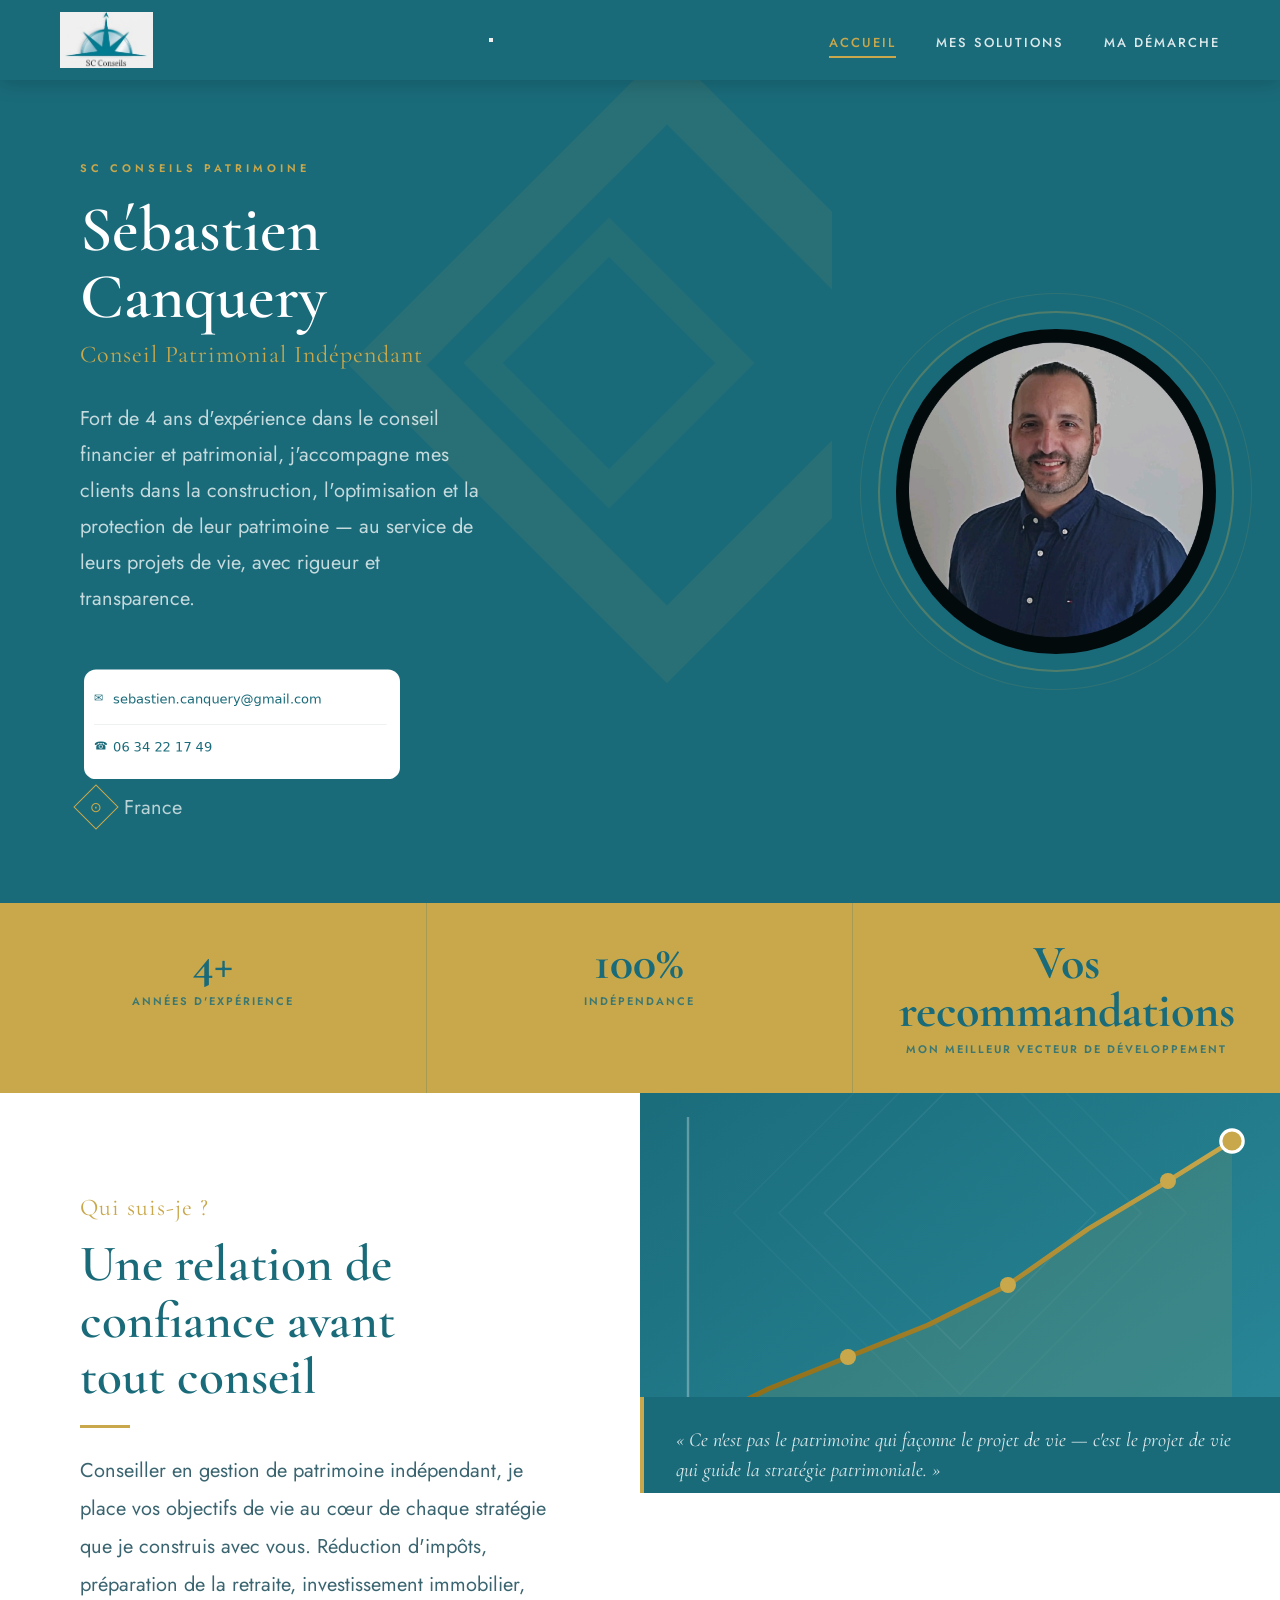
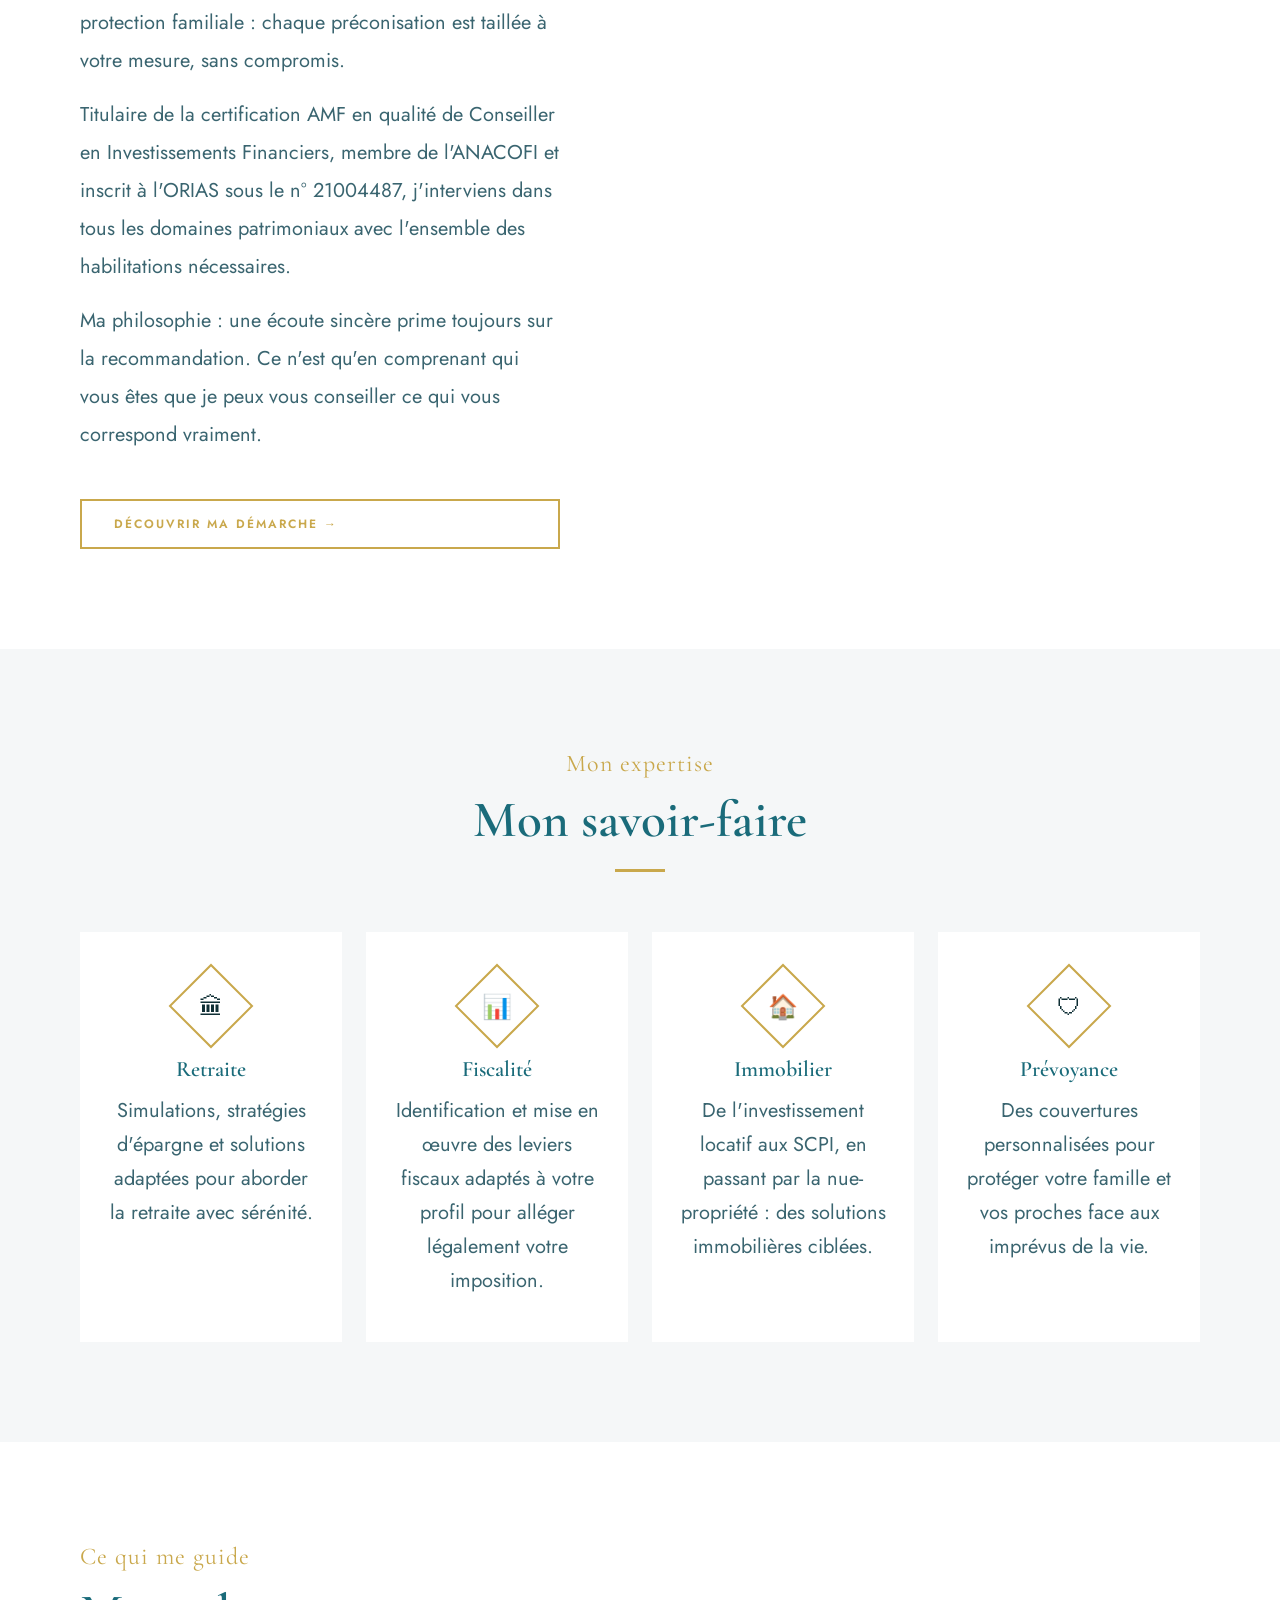
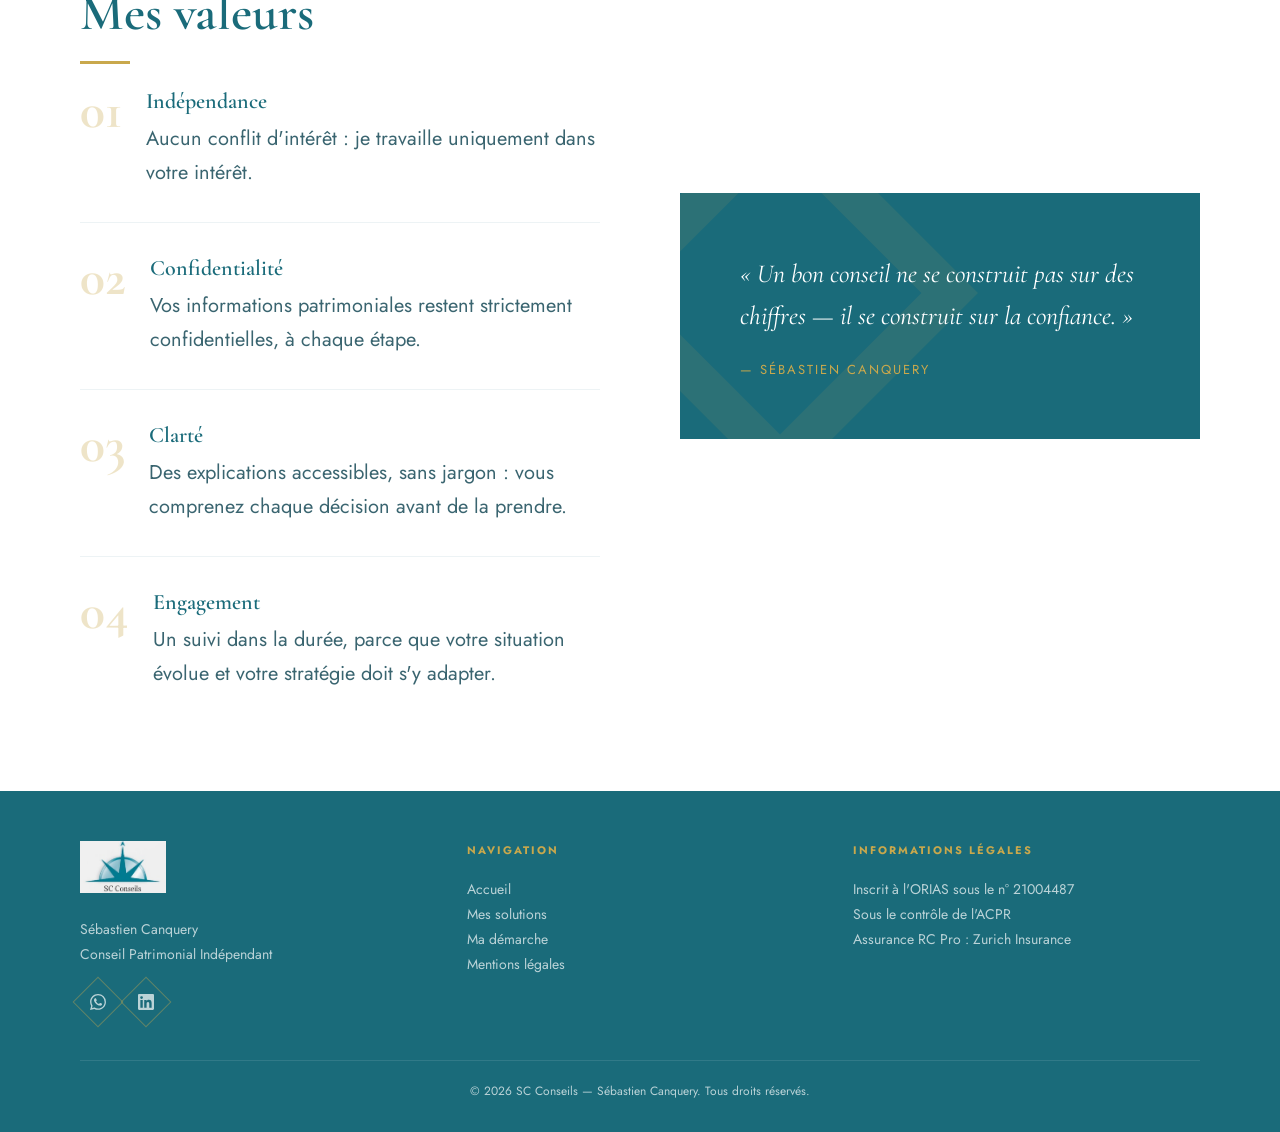
==== commit bb5e6251: "Reponsive ajout du responsive au site" ====
--- a/index.html
+++ b/index.html
@@ -88,11 +88,13 @@
   text-transform: none !important;
 }
 </style>
+<link rel="stylesheet" href="responsive.css">
 </head>
 <body>
 
 <nav>
   <div class="nav-logo"><a href="index.html"><img src="images/logo(sebastien).png" alt="SC Conseils"></a></div>
+  <button class="nav-toggle" aria-label="Ouvrir le menu" aria-expanded="false"><span></span></button>
   <ul class="nav-links">
     <li><a href="index.html" id="nav-accueil">Accueil</a></li>
     <li><a href="solutions.html" id="nav-solutions">Mes solutions</a></li>
@@ -233,5 +235,6 @@
 <script>
 document.getElementById('nav-accueil').classList.add('active');
 </script>
+<script src="menu.js"></script>
 </body>
-</html>
+</html>
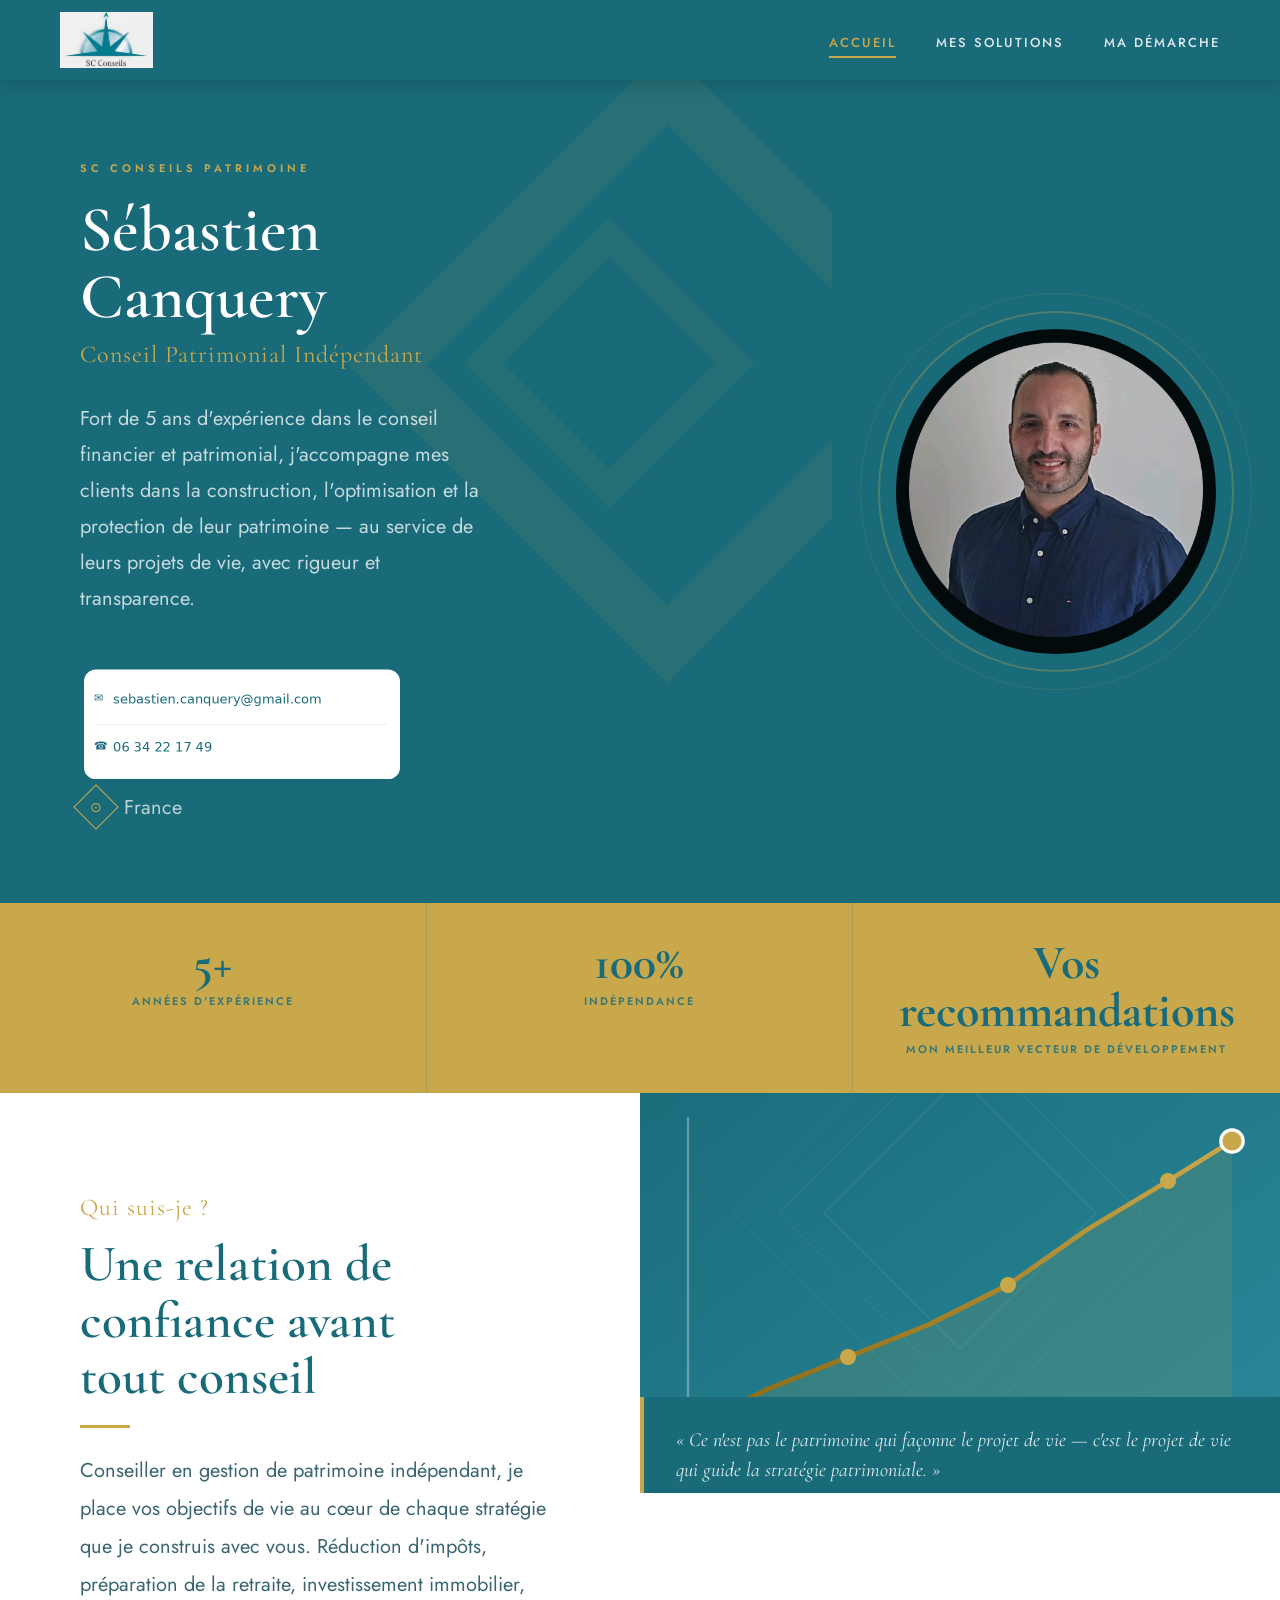
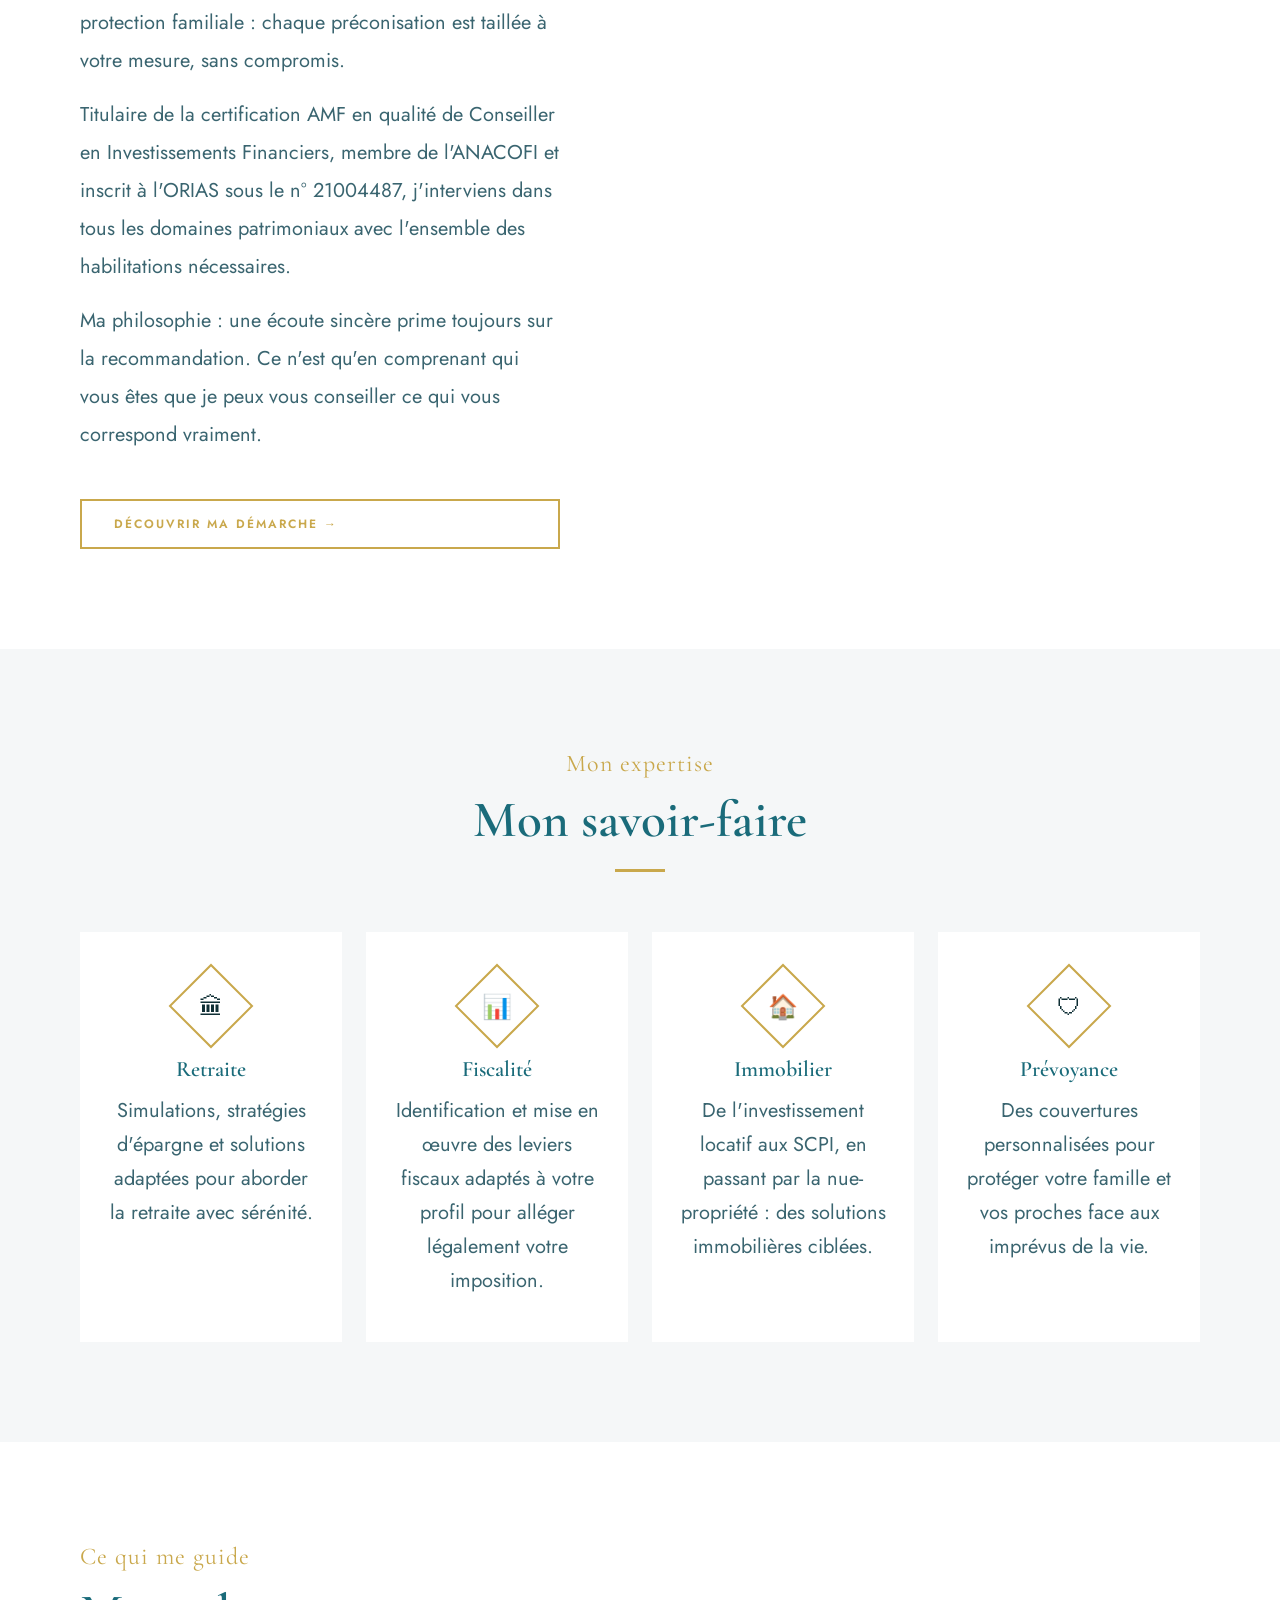
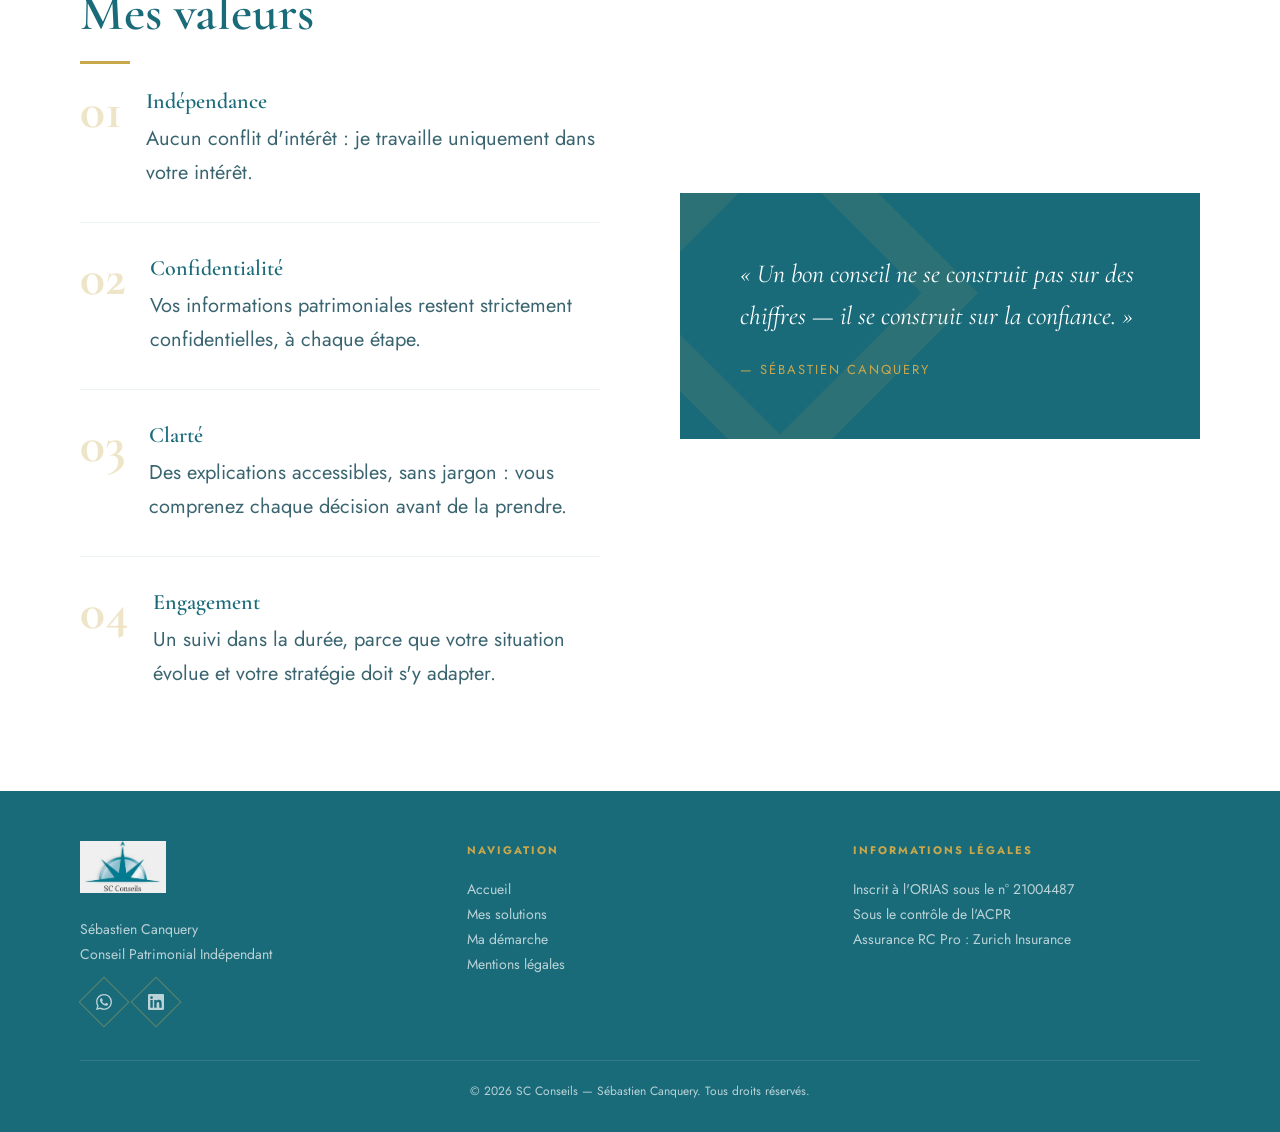
==== commit 3326f875: "modification de l'année d'expérience" ====
--- a/index.html
+++ b/index.html
@@ -107,7 +107,7 @@
     <p class="hero-surtitre fade-up delay-1">SC Conseils Patrimoine</p>
     <h1 class="hero-nom fade-up delay-2">Sébastien<br>Canquery</h1>
     <p class="hero-titre fade-up delay-2">Conseil Patrimonial Indépendant</p>
-    <p class="hero-texte fade-up delay-3">Fort de 4 ans d'expérience dans le conseil financier et patrimonial, j'accompagne mes clients dans la construction, l'optimisation et la protection de leur patrimoine — au service de leurs projets de vie, avec rigueur et transparence.</p>
+    <p class="hero-texte fade-up delay-3">Fort de 5 ans d'expérience dans le conseil financier et patrimonial, j'accompagne mes clients dans la construction, l'optimisation et la protection de leur patrimoine — au service de leurs projets de vie, avec rigueur et transparence.</p>
     <div class="hero-contacts fade-up delay-4">
       <div style="margin-top:8px;"><img src="images/numero(sebastien).png" alt="Coordonnées de contact" style="width:320px;display:block;clip-path:inset(0 0 0 4px round 12px);"></div>
       <div class="hero-contact-item">
@@ -124,7 +124,7 @@
 </section>
 
 <div class="stats-bar">
-  <div class="stat-item"><div class="stat-num">4+</div><div class="stat-label">Années d'expérience</div></div>
+  <div class="stat-item"><div class="stat-num">5+</div><div class="stat-label">Années d'expérience</div></div>
   <div class="stat-item"><div class="stat-num">100%</div><div class="stat-label">Indépendance</div></div>
   <div class="stat-item"><div class="stat-num">Vos recommandations</div><div class="stat-label">Mon meilleur vecteur de développement</div></div>
 </div>
@@ -237,4 +237,4 @@
 </script>
 <script src="menu.js"></script>
 </body>
-</html>+</html>
--- a/responsive.css
+++ b/responsive.css
@@ -0,0 +1,245 @@
+/* ═══════════════════════════════════════════════════════════════
+   RESPONSIVE — tablettes (iPad), téléphones
+   Chargé APRÈS les <style> internes de chaque page pour pouvoir
+   les surcharger.
+   Points de rupture :
+     ≤ 1200px  petits écrans / iPad paysage
+     ≤ 1024px  iPad portrait / tablettes
+     ≤ 768px   grandes tablettes étroites / téléphones paysage
+     ≤ 480px   téléphones
+   ═══════════════════════════════════════════════════════════════ */
+
+html, body { overflow-x: hidden; }
+img { max-width: 100%; }
+
+/* Image "coordonnées" : largeur fixe en inline (320px) → jamais plus large que l'écran */
+.hero-contacts img,
+.cta-contacts img { max-width: 100%; height: auto; }
+
+/* ── Bouton burger (caché sur desktop) ── */
+.nav-toggle {
+  display: none;
+  width: 44px; height: 44px;
+  background: transparent; border: 0; cursor: pointer;
+  position: relative; padding: 0;
+  -webkit-tap-highlight-color: transparent;
+}
+.nav-toggle span,
+.nav-toggle span::before,
+.nav-toggle span::after {
+  content: '';
+  position: absolute; left: 10px; right: 10px;
+  height: 2px; background: var(--blanc);
+  transition: transform 0.3s, background 0.3s, top 0.3s;
+}
+.nav-toggle span { top: 21px; }
+.nav-toggle span::before { left: 0; right: 0; top: -8px; }
+.nav-toggle span::after  { left: 0; right: 0; top: 8px; }
+nav.open .nav-toggle span { background: transparent; }
+nav.open .nav-toggle span::before { top: 0; transform: rotate(45deg); background: var(--or); }
+nav.open .nav-toggle span::after  { top: 0; transform: rotate(-45deg); background: var(--or); }
+
+/* ── Cartes flip : sur écran tactile, seul le clic retourne la carte
+   (sinon le :hover "collant" empêche de la remettre à l'endroit) ── */
+@media (hover: none) {
+  .carte-flip:hover:not(.flipped) .carte-inner { transform: none; }
+  .carte-flip:hover .carte-face::after { transform: scaleX(0); }
+  .sf-card:hover, .etape-contenu:hover { transform: none; }
+}
+
+/* ═══════════ ≤ 1200px ═══════════ */
+@media (max-width: 1200px) {
+  nav { padding: 0 40px; }
+  .nav-links { gap: 28px; }
+
+  .sf-grid { grid-template-columns: repeat(2, 1fr); }
+
+  .section-valeurs,
+  .section-hab { gap: 50px; }
+
+  .page-hero-illus { width: 260px; right: 40px; }
+  .page-hero-inner { max-width: 560px; }
+}
+
+/* ═══════════ ≤ 1024px (iPad portrait) ═══════════ */
+@media (max-width: 1024px) {
+  body { font-size: 18px; }
+
+  /* Espacements généraux */
+  .section-savoirfaire,
+  .solutions-section,
+  .section-demarche,
+  .section-engagement { padding: 80px 40px; }
+  .section-valeurs,
+  .section-hab { padding: 80px 40px; grid-template-columns: 1fr; gap: 50px; }
+  .section-cta { padding: 60px 40px; flex-direction: column; align-items: flex-start; }
+  footer { padding: 50px 40px 30px; }
+
+  /* Hero accueil : texte + photo empilés */
+  .hero { grid-template-columns: 1fr; min-height: auto; }
+  .hero-gauche { padding: 60px 40px 40px; }
+  .hero-texte { max-width: 600px; }
+  .hero-droite { padding: 20px 40px 70px; }
+  .hero-droite-photo-wrap { width: 60%; max-width: 300px; }
+
+  /* Présentation */
+  .section-presentation { grid-template-columns: 1fr; }
+  .pres-contenu { padding: 80px 40px 60px; }
+  .pres-image { max-height: none; min-height: 320px; }
+  .pres-image img { height: 320px; }
+  .pres-citation { position: relative; bottom: auto; }
+
+  /* Hero des pages internes : illustration sous le texte */
+  .page-hero { padding: 130px 40px 60px; }
+  .page-hero-inner { max-width: 100%; }
+  .page-hero-illus {
+    position: relative; right: auto; top: auto; transform: none;
+    width: 280px; margin-top: 40px; z-index: 1;
+  }
+  .mentions-hero { padding: 130px 40px 60px; }
+
+  /* Cartes solutions : 2 colonnes, hauteur adaptée au contenu */
+  .cartes-grid { grid-template-columns: repeat(2, 1fr); gap: 20px; align-items: stretch; }
+  .carte-flip { height: auto; min-height: 300px; }
+  .carte-inner { display: grid; height: 100%; }
+  .carte-face, .carte-dos {
+    position: relative; grid-area: 1 / 1;
+    height: auto; min-height: 300px;
+  }
+
+  /* Timeline démarche : une seule colonne, numéro à gauche */
+  .timeline::before { left: 28px; transform: none; }
+  .etape { grid-template-columns: 56px 1fr; gap: 28px; margin-bottom: 50px; align-items: start; }
+  .etape-vide { display: none; }
+  .etape.gauche .etape-num-wrapper,
+  .etape.droite .etape-num-wrapper { order: 1; padding-top: 30px; }
+  .etape.gauche .etape-contenu,
+  .etape.droite .etape-contenu { order: 2; }
+  .etape.droite .etape-contenu::before { left: 0; right: auto; }
+  .etape-contenu { padding: 36px 32px; }
+
+  /* Engagements */
+  .engagements-grid { grid-template-columns: 1fr; max-width: 600px; margin-left: auto; margin-right: auto; }
+
+  .footer-grid { grid-template-columns: 1fr 1fr; }
+  .footer-grid .footer-col:first-child { grid-column: 1 / -1; }
+
+  /* Stats : colonnes qui ne débordent pas */
+  .stats-bar { grid-template-columns: repeat(3, minmax(0, 1fr)); }
+  .stat-item { padding: 30px 16px; }
+  .stat-item { display: flex; flex-direction: column; justify-content: center; }
+  .stat-num { font-size: clamp(26px, 3.4vw, 48px); }
+}
+
+/* Icônes réseaux (losanges) : petit décalage pour ne pas être rognées */
+.footer-socials { padding-left: 6px; gap: 16px; }
+
+/* ═══════════ ≤ 860px : menu burger ═══════════ */
+@media (max-width: 860px) {
+  nav { height: 70px; padding: 0 20px; }
+  .nav-logo img { height: 46px; }
+  .nav-toggle { display: block; }
+
+  .nav-links {
+    position: absolute; top: 100%; left: 0; right: 0;
+    flex-direction: column; gap: 0;
+    background: var(--bleu);
+    box-shadow: 0 12px 24px rgba(0,0,0,0.2);
+    max-height: 0; overflow: hidden;
+    transition: max-height 0.35s ease;
+  }
+  nav.open .nav-links { max-height: 320px; }
+  .nav-links li { border-top: 1px solid rgba(255,255,255,0.08); }
+  .nav-links a {
+    display: block; padding: 18px 24px;
+    font-size: 14px; border-bottom: 0;
+  }
+  .nav-links a.active { border-bottom: 0; border-left: 3px solid var(--or); }
+
+  .hero { padding-top: 70px; }
+  .page-hero, .mentions-hero { padding-top: 120px; }
+}
+
+/* ═══════════ ≤ 768px ═══════════ */
+@media (max-width: 768px) {
+  body { font-size: 17px; }
+
+  /* Textes : 20px → 17px */
+  .hero-texte, .hero-contact-item, .page-hero-desc,
+  .pres-contenu p, .sf-texte, .valeur-texte, .solutions-intro,
+  .carte-dos-texte, .hab-texte p, .hab-item-titre, .demarche-intro,
+  .etape-texte, .engagement-texte, .cta-texte p, .cta-contact { font-size: 17px; }
+  .pres-citation p { font-size: 18px; }
+  .valeurs-quote { font-size: 22px; }
+  .cta-texte h3 { font-size: 30px; }
+
+  /* Stats en colonne */
+  .stats-bar { grid-template-columns: 1fr; }
+  .stat-item { padding: 26px 24px; border-right: 0; border-bottom: 1px solid rgba(26,107,122,0.2); }
+  .stat-item:last-child { border-bottom: 0; }
+  .stat-num { font-size: 38px; }
+
+  .sf-grid { grid-template-columns: 1fr; max-width: 480px; margin-left: auto; margin-right: auto; margin-top: 40px; }
+  .sf-card:hover { transform: none; }
+
+  .valeurs-visuel { padding: 44px 32px; }
+
+  /* Cartes : 1 colonne */
+  .cartes-grid { grid-template-columns: 1fr; max-width: 480px; margin: 0 auto; }
+  .carte-face, .carte-dos { padding: 36px 26px; }
+  .solutions-intro { margin-bottom: 44px; }
+
+  .hab-item:hover { transform: none; }
+  .demarche-intro { margin-bottom: 50px; }
+
+  /* Mentions légales */
+  .mentions-body { padding: 60px 24px 80px; }
+  .mentions-ligne { grid-template-columns: 1fr; gap: 2px; margin-bottom: 16px; }
+  .mentions-bloc { margin-bottom: 40px; padding-bottom: 40px; }
+
+  .footer-grid { grid-template-columns: 1fr; gap: 30px; }
+}
+
+/* ═══════════ ≤ 480px (téléphones) ═══════════ */
+@media (max-width: 480px) {
+  .hero-gauche { padding: 50px 20px 30px; }
+  .hero-gauche::before { width: 220px; height: 220px; border-width: 36px; right: -90px; }
+  .hero-gauche::after { display: none; }
+  .hero-droite { padding: 20px 20px 60px; }
+  .hero-droite-photo-wrap { width: 72%; }
+
+  .pres-contenu,
+  .section-savoirfaire,
+  .solutions-section,
+  .section-demarche,
+  .section-engagement { padding: 60px 20px; }
+  .section-valeurs,
+  .section-hab { padding: 60px 20px; }
+  .section-cta { padding: 50px 20px; }
+  .page-hero, .mentions-hero { padding: 110px 20px 50px; }
+  .page-hero-illus { width: 220px; }
+  .page-hero::before, .mentions-hero::before { width: 220px; height: 220px; border-width: 40px; }
+  .page-hero::after, .mentions-hero::after { display: none; }
+  footer { padding: 40px 20px 24px; }
+
+  .pres-image, .pres-image img { min-height: 0; height: 240px; }
+  .pres-citation { padding: 22px 22px; }
+
+  .valeur-item { gap: 16px; }
+  .valeur-num { font-size: 40px; }
+
+  .timeline::before { left: 20px; }
+  .etape { grid-template-columns: 40px 1fr; gap: 18px; }
+  .etape-num { width: 40px; height: 40px; font-size: 18px; box-shadow: 0 0 0 5px var(--blanc), 0 0 0 7px var(--or); }
+  .etape-contenu { padding: 28px 22px; }
+  .etape-titre { font-size: 23px; }
+
+  .engagement-item { padding: 34px 22px; }
+  .hab-item { padding: 16px 18px; }
+
+  .btn { padding: 14px 22px; letter-spacing: 1.5px; }
+  .cta-texte h3 { font-size: 27px; }
+
+  .mentions-bloc-num { font-size: 38px; width: 38px; }
+  .mentions-bloc-label { font-size: 22px; }
+}
